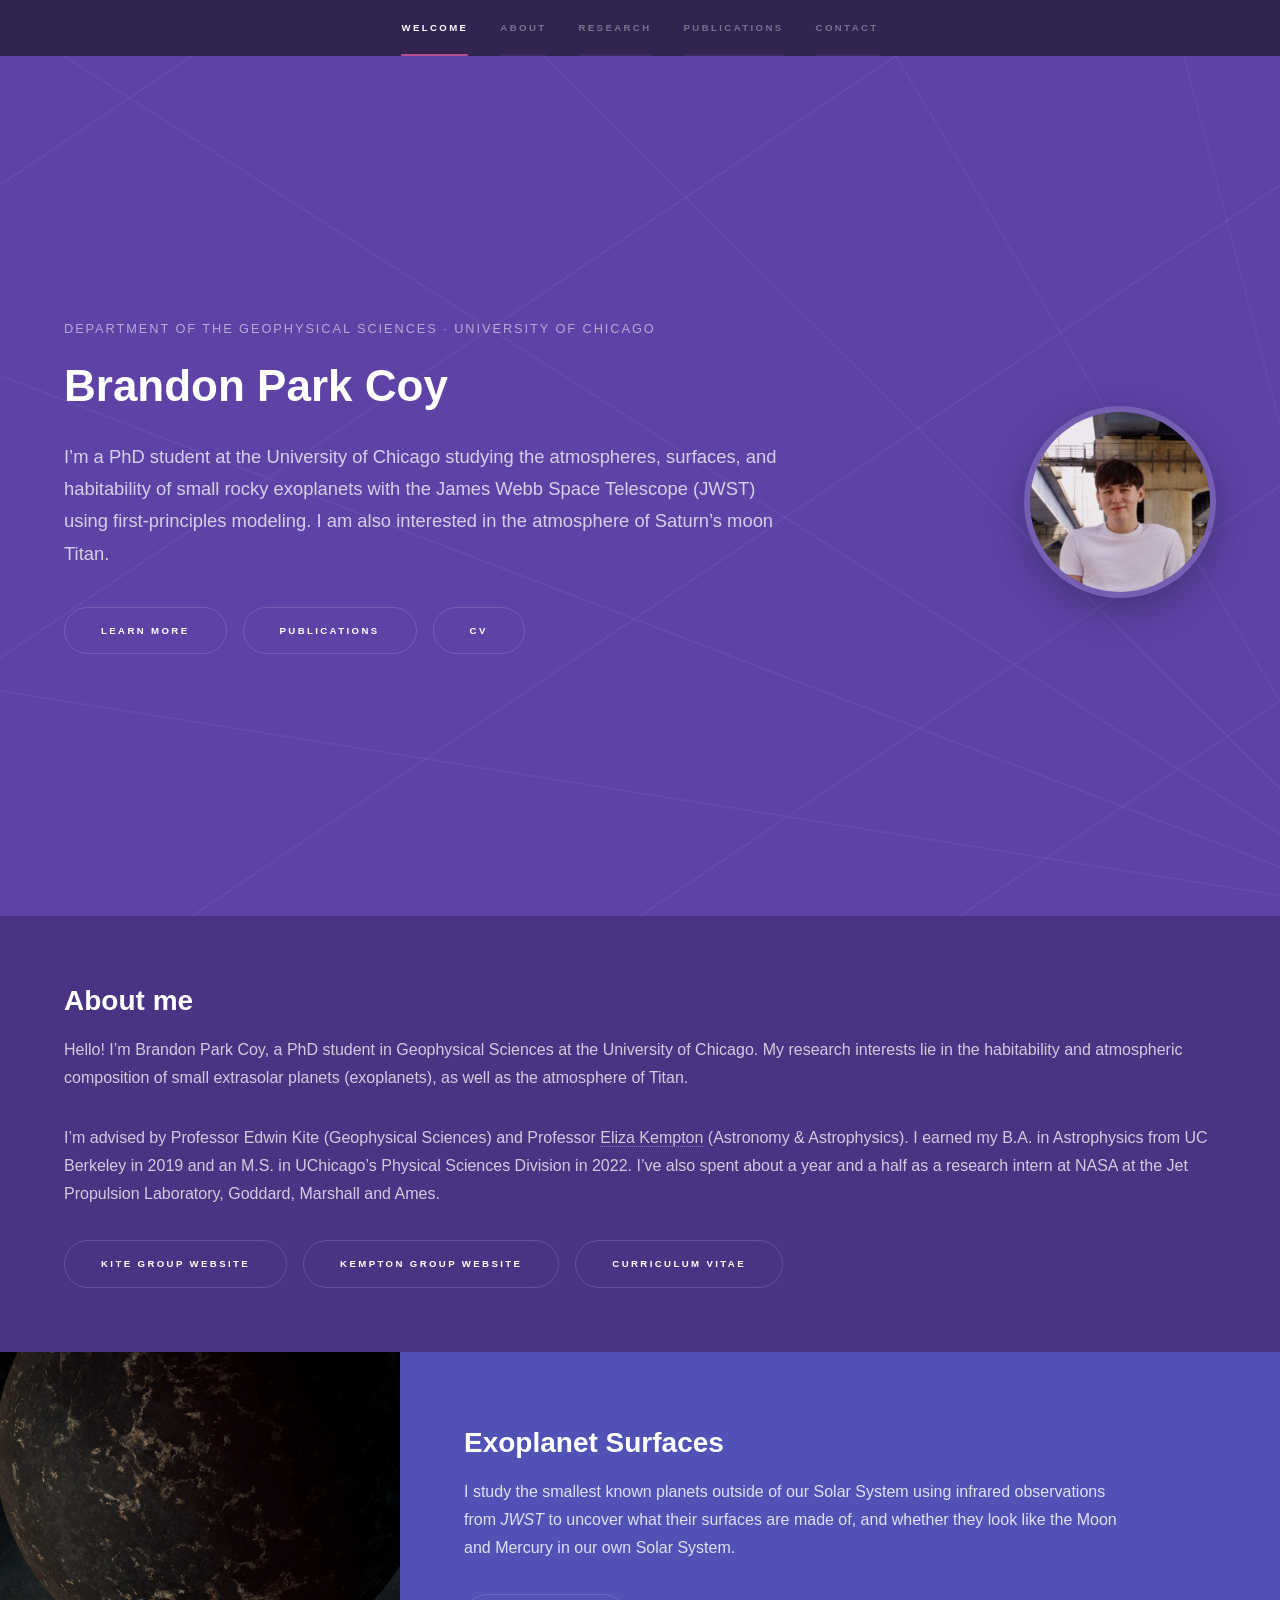
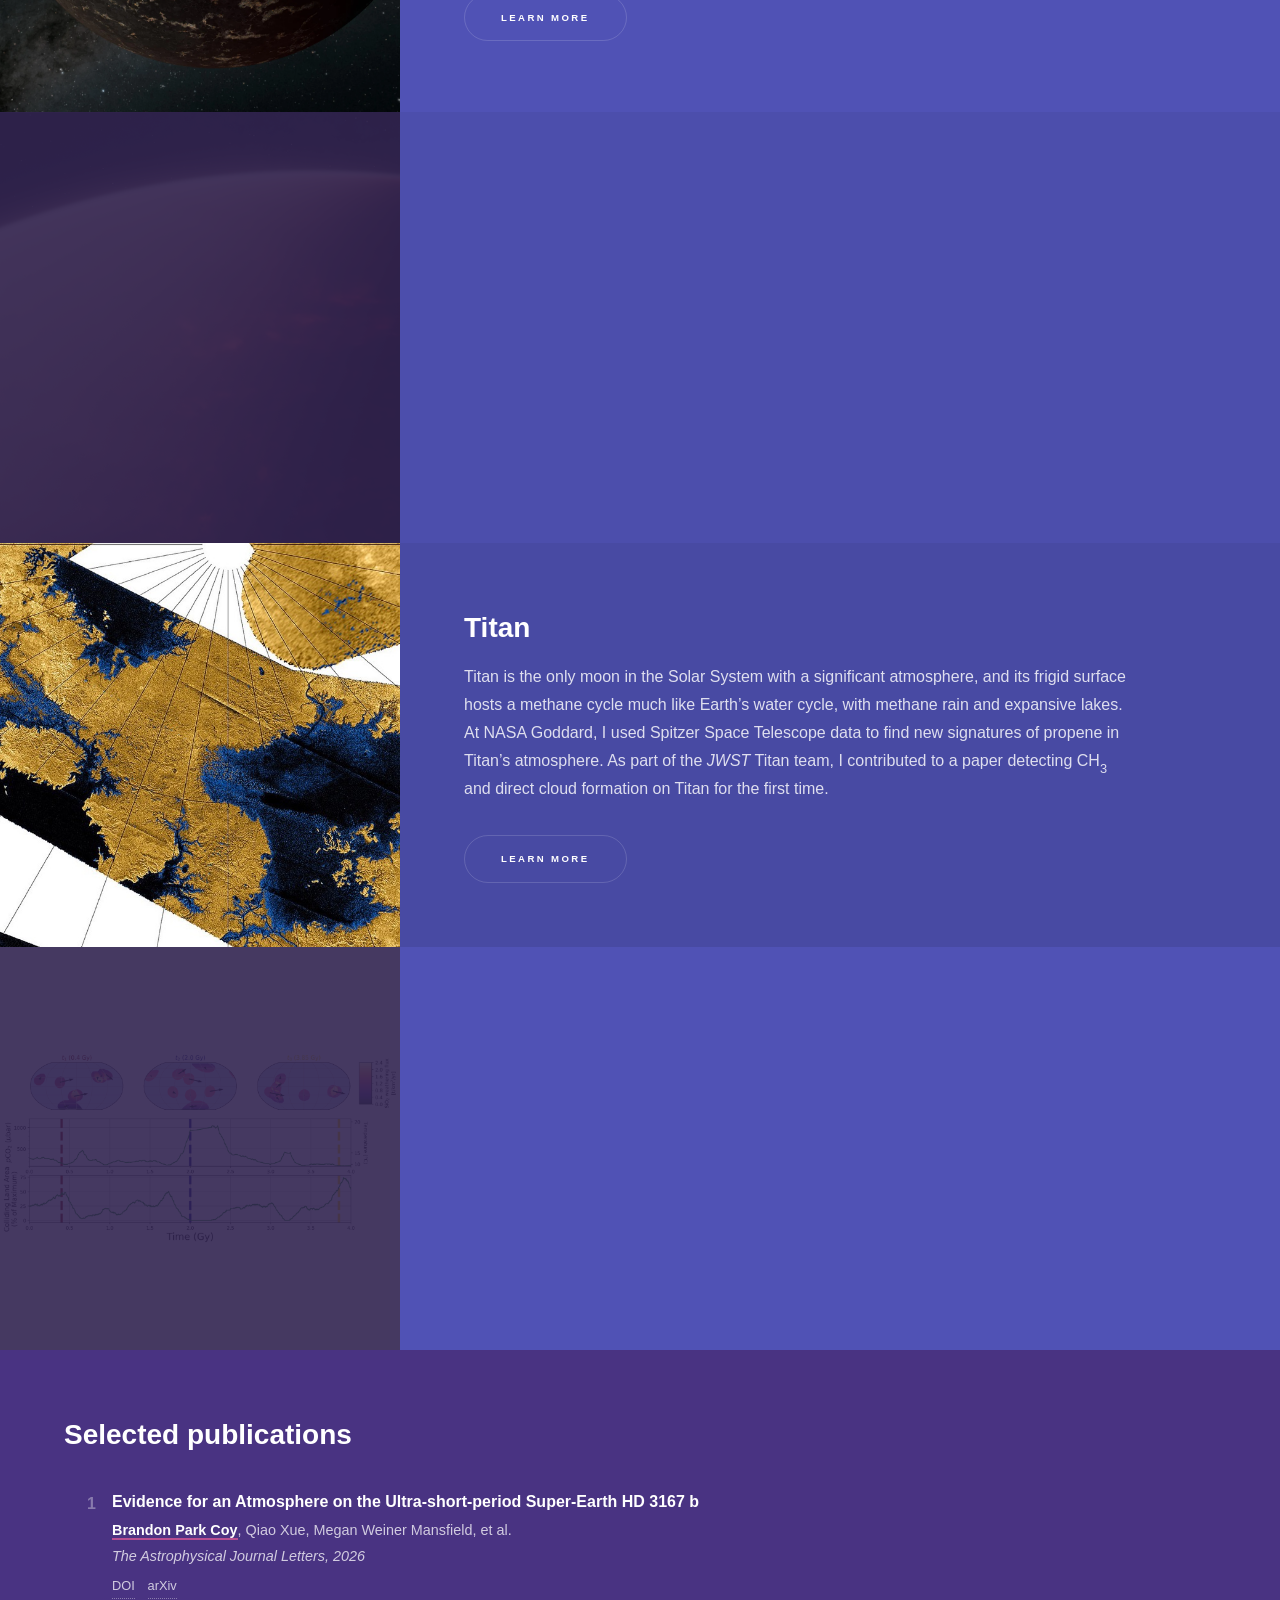
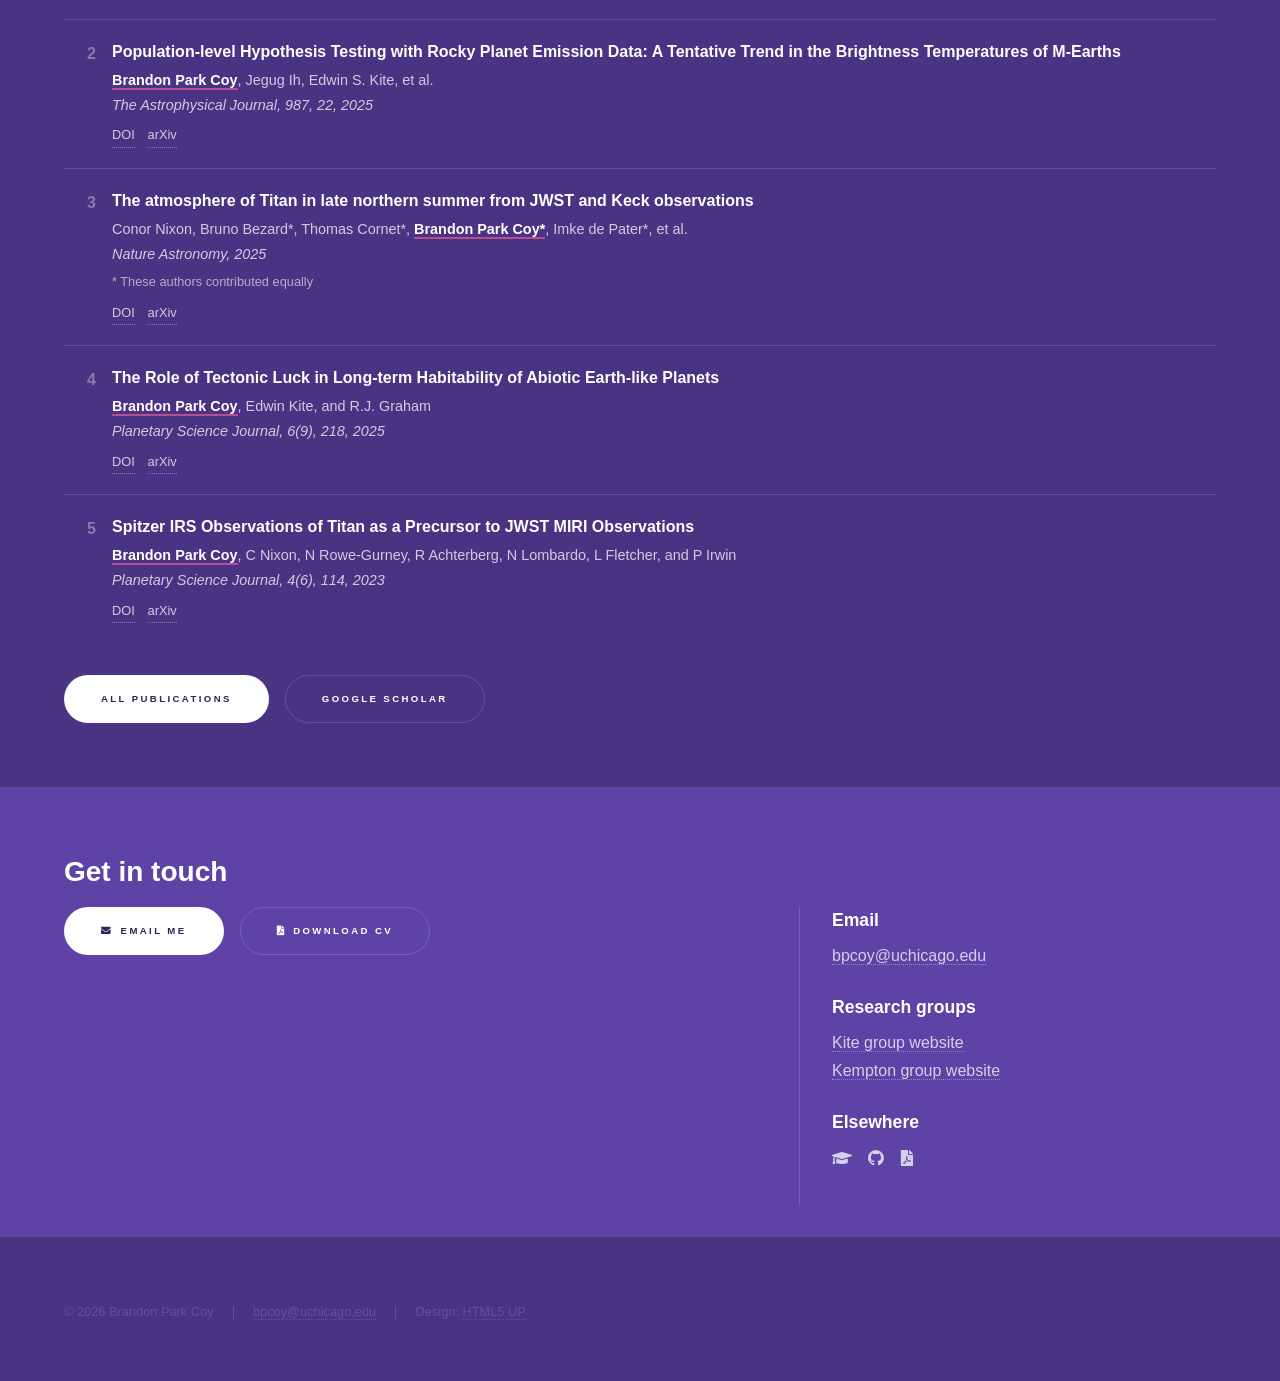
==== index.html @ 0d7a6cb8 "Replace Jekyll site with new Hyperspace design" ====
<!DOCTYPE HTML>
<!--
	Hyperspace by HTML5 UP
	html5up.net | @ajlkn
	Free for personal and commercial use under the CCA 3.0 license (html5up.net/license)
-->
<html lang="en">
	<head>
		<title>Brandon Park Coy | Planetary Scientist, University of Chicago</title>
		<meta charset="utf-8" />
		<meta name="viewport" content="width=device-width, initial-scale=1" />
		<meta name="description" content="Brandon Park Coy is a PhD student at the University of Chicago studying rocky exoplanet atmospheres and surfaces with JWST, habitability, and Titan." />
		<meta name="author" content="Brandon Park Coy" />
		<link rel="canonical" href="https://bpcoy.github.io/" />
		<meta property="og:type" content="website" />
		<meta property="og:site_name" content="Brandon Park Coy" />
		<meta property="og:title" content="Brandon Park Coy | Planetary Scientist, University of Chicago" />
		<meta property="og:description" content="Brandon Park Coy is a PhD student at the University of Chicago studying rocky exoplanet atmospheres and surfaces with JWST, habitability, and Titan." />
		<meta property="og:url" content="https://bpcoy.github.io/" />
		<meta property="og:image" content="https://bpcoy.github.io/images/profile.jpg" />
		<meta name="twitter:card" content="summary_large_image" />
		<link rel="icon" href="images/favicon.svg" type="image/svg+xml" />
		<link rel="stylesheet" href="assets/css/main.css" />
		<link rel="stylesheet" href="assets/css/custom.css" />
		<noscript><link rel="stylesheet" href="assets/css/noscript.css" /></noscript>
		<script type="application/ld+json">
		{
			"@context": "https://schema.org",
			"@type": "Person",
			"name": "Brandon Park Coy",
			"jobTitle": "PhD Student",
			"affiliation": {
				"@type": "CollegeOrUniversity",
				"name": "University of Chicago",
				"department": {
					"@type": "Organization",
					"name": "Department of the Geophysical Sciences"
				}
			},
			"alumniOf": {
				"@type": "CollegeOrUniversity",
				"name": "University of California, Berkeley"
			},
			"url": "https://bpcoy.github.io/",
			"image": "https://bpcoy.github.io/images/headshot.jpg",
			"email": "mailto:bpcoy@uchicago.edu",
			"sameAs": [
				"https://scholar.google.com/citations?user=i9PdovgAAAAJ&hl=en",
				"https://github.com/bpcoy"
			],
			"knowsAbout": [
				"Exoplanet atmospheres",
				"Planetary habitability",
				"Titan",
				"JWST"
			]
		}
		</script>
	</head>
	<body class="is-preload">
		<a href="#intro" class="skip-link">Skip to content</a>

		<!-- Sidebar -->
			<section id="sidebar">
				<div class="inner">
					<nav aria-label="Sections">
						<ul>
							<li><a href="#intro">Welcome</a></li>
							<li><a href="#about">About</a></li>
							<li><a href="#research">Research</a></li>
							<li><a href="#publications">Publications</a></li>
							<li><a href="#contact">Contact</a></li>
						</ul>
					</nav>
				</div>
			</section>

		<!-- Wrapper -->
			<div id="wrapper">

				<!-- Intro -->
					<section id="intro" class="wrapper style1 fullscreen fade-up">
						<div class="inner">
							<div class="intro-layout">
								<div class="intro-text">
									<p class="affiliation">Department of the Geophysical Sciences &middot; University of Chicago</p>
									<h1>Brandon Park Coy</h1>
									<p class="tagline">I’m a PhD student at the University of Chicago studying the atmospheres, surfaces, and habitability of small rocky exoplanets with the James Webb Space Telescope (JWST) using first-principles modeling.  I am also interested in the atmosphere of Saturn’s moon Titan.</p>
									<ul class="actions">
										<li><a href="#about" class="button scrolly">Learn more</a></li>
										<li><a href="publications.html" class="button">Publications</a></li>
										<li><a href="assets/files/CV.pdf" class="button">CV</a></li>
									</ul>
								</div>
								<figure class="headshot">
									<img src="images/headshot.jpg" alt="Portrait of Brandon Park Coy" width="450" height="450" />
								</figure>
							</div>
						</div>
					</section>

				<!-- About -->
					<section id="about" class="wrapper style1-alt fade-up">
						<div class="inner">
							<h2>About me</h2>
							<p>Hello! I’m Brandon Park Coy, a PhD student in Geophysical Sciences at the University of Chicago. My research interests lie in the habitability and atmospheric composition of small extrasolar planets (exoplanets), as well as the atmosphere of Titan.</p>
							<p>I’m advised by Professor Edwin Kite (Geophysical Sciences) and Professor <a href="https://astrophysics.uchicago.edu/people/profile/eliza-kempton/" target="_blank" rel="noopener">Eliza Kempton</a> (Astronomy &amp; Astrophysics). I earned my B.A. in Astrophysics from UC Berkeley in 2019 and an M.S. in UChicago’s Physical Sciences Division in 2022. I’ve also spent about a year and a half as a research intern at NASA at the Jet Propulsion Laboratory, Goddard, Marshall and Ames.</p>
							<ul class="actions">
								<li><a href="https://sseh.uchicago.edu/" class="button" target="_blank" rel="noopener">Kite group website</a></li>
								<li><a href="https://astro.uchicago.edu/~ekempton/" class="button" target="_blank" rel="noopener">Kempton group website</a></li>
								<li><a href="assets/files/CV.pdf" class="button">Curriculum Vitae</a></li>
							</ul>
						</div>
					</section>

				<!-- Research -->
					<section id="research" class="wrapper style2 spotlights">
						<section>
							<a href="exoplanet-surfaces.html" class="image"><img src="images/spotlights/lhs3844b.webp" alt="Artist’s impression of the rocky exoplanet LHS 3844 b: a dark, airless surface scattered with patches of lighter rock, against a starry sky" data-position="64% center" /></a>
							<div class="content">
								<div class="inner">
									<h2>Exoplanet Surfaces</h2>
									<p>I study the smallest known planets outside of our Solar System using infrared observations from <em>JWST</em> to uncover what their surfaces are made of, and whether they look like the Moon and Mercury in our own Solar System.</p>
									<ul class="actions">
										<li><a href="exoplanet-surfaces.html" class="button">Learn more</a></li>
									</ul>
								</div>
							</div>
						</section>
						<section>
							<a href="lava-worlds.html" class="image"><img src="images/spotlights/toi561b.webp" alt="Artist’s concept of the ultra-hot rocky planet TOI-561 b, with glowing magma visible beneath a hazy atmosphere" data-position="center center" /></a>
							<div class="content">
								<div class="inner">
									<h2>Lava World and sub-Neptune Atmospheres</h2>
									<p>Many small planets are hot enough to host magma oceans, leading to exotic atmospheric chemistry. I am the Principal Investigator for <em>JWST</em> GO Program 6284, looking for signs of chemical interaction between the hot, young sub-Neptune HD 207496 b’s hydrogen-rich atmosphere and its magma interior. I also study the thermal emission and reflected light from ultra-hot rocky lava worlds. As part of JWST GO 4818, <a href="https://news.uchicago.edu/story/study-led-uchicago-scientists-finds-atmosphere-coldest-lava-world-date" target="_blank" rel="noopener">we found an atmosphere on the coldest one of these objects to date</a>, HD 3167 b.</p>
									<ul class="actions">
										<li><a href="lava-worlds.html" class="button">Learn more</a></li>
									</ul>
								</div>
							</div>
						</section>
						<section>
							<a href="titan.html" class="image"><img src="images/spotlights/titan.jpg" alt="Cassini radar image of dark methane and ethane lakes on Titan’s surface" data-position="center center" /></a>
							<div class="content">
								<div class="inner">
									<h2>Titan</h2>
									<p>Titan is the only moon in the Solar System with a significant atmosphere, and its frigid surface hosts a methane cycle much like Earth’s water cycle, with methane rain and expansive lakes. At NASA Goddard, I used Spitzer Space Telescope data to find new signatures of propene in Titan’s atmosphere. As part of the <em>JWST</em> Titan team, I contributed to a paper detecting CH<sub>3</sub> and direct cloud formation on Titan for the first time.</p>
									<ul class="actions">
										<li><a href="titan.html" class="button">Learn more</a></li>
									</ul>
								</div>
							</div>
						</section>
						<section>
							<a href="habitability.html" class="image contain"><img src="images/spotlights/habitability.jpg" alt="DISKWORLD model output: maps of drifting continents colored by weathering flux, above plots of atmospheric CO2, temperature and colliding land area over four billion years" data-position="center center" /></a>
							<div class="content">
								<div class="inner">
									<h2>Planetary Habitability</h2>
									<p>What keeps a planet habitable over billions of years? On Earth, the carbonate&ndash;silicate weathering feedback regulates CO<sub>2</sub> and climate, but it needs a steady resupply of fresh surface rock. Using <em>DISKWORLD</em>, a model I developed, I found that random tectonic collisions alone are likely not enough &mdash; processes like wind-driven dust transport, glacial erosion and seafloor weathering are probably needed too.</p>
									<ul class="actions">
										<li><a href="habitability.html" class="button">Learn more</a></li>
									</ul>
								</div>
							</div>
						</section>
					</section>

				<!-- Publications -->
					<section id="publications" class="wrapper style1-alt fade-up">
						<div class="inner">
							<h2>Selected publications</h2>
							<ol class="pub-list">
								<li>
									<span class="pub-title">Evidence for an Atmosphere on the Ultra-short-period Super-Earth HD 3167 b</span>
									<span class="pub-authors"><span class="me">Brandon Park Coy</span>, Qiao Xue, Megan Weiner Mansfield, et al.</span>
									<span class="pub-venue">The Astrophysical Journal Letters, 2026</span>
									<span class="pub-links"><a href="https://doi.org/10.3847/2041-8213/ae7f23" target="_blank" rel="noopener">DOI</a> <a href="https://arxiv.org/abs/2604.11911" target="_blank" rel="noopener">arXiv</a></span>
								</li>
								<li>
									<span class="pub-title">Population-level Hypothesis Testing with Rocky Planet Emission Data: A Tentative Trend in the Brightness Temperatures of M-Earths</span>
									<span class="pub-authors"><span class="me">Brandon Park Coy</span>, Jegug Ih, Edwin S. Kite, et al.</span>
									<span class="pub-venue">The Astrophysical Journal, 987, 22, 2025</span>
									<span class="pub-links"><a href="https://doi.org/10.3847/1538-4357/add3f7" target="_blank" rel="noopener">DOI</a> <a href="https://arxiv.org/abs/2412.06573" target="_blank" rel="noopener">arXiv</a></span>
								</li>
								<li>
									<span class="pub-title">The atmosphere of Titan in late northern summer from JWST and Keck observations</span>
									<span class="pub-authors">Conor Nixon, Bruno Bezard*, Thomas Cornet*, <span class="me">Brandon Park Coy*</span>, Imke de Pater*, et al.</span>
									<span class="pub-venue">Nature Astronomy, 2025</span>
									<span class="pub-note">* These authors contributed equally</span>
									<span class="pub-links"><a href="https://doi.org/10.1038/s41550-025-02537-3" target="_blank" rel="noopener">DOI</a> <a href="https://arxiv.org/abs/2505.10655" target="_blank" rel="noopener">arXiv</a></span>
								</li>
								<li>
									<span class="pub-title">The Role of Tectonic Luck in Long-term Habitability of Abiotic Earth-like Planets</span>
									<span class="pub-authors"><span class="me">Brandon Park Coy</span>, Edwin Kite, and R.J. Graham</span>
									<span class="pub-venue">Planetary Science Journal, 6(9), 218, 2025</span>
									<span class="pub-links"><a href="https://doi.org/10.3847/PSJ/adf643" target="_blank" rel="noopener">DOI</a> <a href="https://arxiv.org/abs/2507.23124" target="_blank" rel="noopener">arXiv</a></span>
								</li>
								<li>
									<span class="pub-title">Spitzer IRS Observations of Titan as a Precursor to JWST MIRI Observations</span>
									<span class="pub-authors"><span class="me">Brandon Park Coy</span>, C Nixon, N Rowe-Gurney, R Achterberg, N Lombardo, L Fletcher, and P Irwin</span>
									<span class="pub-venue">Planetary Science Journal, 4(6), 114, 2023</span>
									<span class="pub-links"><a href="https://doi.org/10.3847/PSJ/acd10f" target="_blank" rel="noopener">DOI</a> <a href="https://arxiv.org/abs/2305.13234" target="_blank" rel="noopener">arXiv</a></span>
								</li>
							</ol>
							<ul class="actions">
								<li><a href="publications.html" class="button primary">All publications</a></li>
								<li><a href="https://scholar.google.com/citations?user=i9PdovgAAAAJ&amp;hl=en" class="button" target="_blank" rel="noopener">Google Scholar</a></li>
							</ul>
						</div>
					</section>

				<!-- Contact -->
					<section id="contact" class="wrapper style1 fade-up">
						<div class="inner">
							<h2>Get in touch</h2>
							
							<div class="split style1">
								<section>
								
									<ul class="actions">
										<li><a href="mailto:bpcoy@uchicago.edu" class="button primary icon solid fa-envelope">Email me</a></li>
										<li><a href="assets/files/CV.pdf" class="button icon solid fa-file-pdf">Download CV</a></li>
									</ul>
								</section>
								<section>
									<ul class="contact">
										<li>
											<h3>Email</h3>
											<a href="mailto:bpcoy@uchicago.edu">bpcoy@uchicago.edu</a>
										</li>
		
										<li>
											<h3>Research groups</h3>
											<a href="https://sseh.uchicago.edu/" target="_blank" rel="noopener">Kite group website</a><br />
											<a href="https://astro.uchicago.edu/~ekempton/" target="_blank" rel="noopener">Kempton group website</a>
										</li>
										<li>
											<h3>Elsewhere</h3>
											<ul class="icons">
												<li><a href="https://scholar.google.com/citations?user=i9PdovgAAAAJ&amp;hl=en" class="icon solid fa-graduation-cap" target="_blank" rel="noopener"><span class="label">Google Scholar</span></a></li>
												<li><a href="https://github.com/bpcoy" class="icon brands fa-github" target="_blank" rel="noopener"><span class="label">GitHub</span></a></li>
												<li><a href="assets/files/CV.pdf" class="icon solid fa-file-pdf"><span class="label">CV (PDF)</span></a></li>
											</ul>
										</li>
									</ul>
								</section>
							</div>
						</div>
					</section>

			</div>

		<!-- Footer -->
			<footer id="footer" class="wrapper style1-alt">
				<div class="inner">
					<ul class="menu">
						<li>&copy; 2026 Brandon Park Coy</li><li><a href="mailto:bpcoy@uchicago.edu">bpcoy@uchicago.edu</a></li><li>Design: <a href="http://html5up.net">HTML5 UP</a></li>
					</ul>
				</div>
			</footer>

		<!-- Scripts -->
			<script src="assets/js/jquery.min.js"></script>
			<script src="assets/js/jquery.scrollex.min.js"></script>
			<script src="assets/js/jquery.scrolly.min.js"></script>
			<script src="assets/js/browser.min.js"></script>
			<script src="assets/js/breakpoints.min.js"></script>
			<script src="assets/js/util.js"></script>
			<script src="assets/js/main.js"></script>
	</body>
</html>
---- assets/css/main.css ----
@import url(fontawesome-all.min.css);

/*
	Hyperspace by HTML5 UP
	html5up.net | @ajlkn
	Free for personal and commercial use under the CCA 3.0 license (html5up.net/license)
*/

html, body, div, span, applet, object,
iframe, h1, h2, h3, h4, h5, h6, p, blockquote,
pre, a, abbr, acronym, address, big, cite,
code, del, dfn, em, img, ins, kbd, q, s, samp,
small, strike, strong, sub, sup, tt, var, b,
u, i, center, dl, dt, dd, ol, ul, li, fieldset,
form, label, legend, table, caption, tbody,
tfoot, thead, tr, th, td, article, aside,
canvas, details, embed, figure, figcaption,
footer, header, hgroup, menu, nav, output, ruby,
section, summary, time, mark, audio, video {
	margin: 0;
	padding: 0;
	border: 0;
	font-size: 100%;
	font: inherit;
	vertical-align: baseline;}

article, aside, details, figcaption, figure,
footer, header, hgroup, menu, nav, section {
	display: block;}

body {
	line-height: 1;
}

ol, ul {
	list-style: none;
}

blockquote, q {
	quotes: none;
}

	blockquote:before, blockquote:after, q:before, q:after {
		content: '';
		content: none;
	}

table {
	border-collapse: collapse;
	border-spacing: 0;
}

body {
	-webkit-text-size-adjust: none;
}

mark {
	background-color: transparent;
	color: inherit;
}

input::-moz-focus-inner {
	border: 0;
	padding: 0;
}

input, select, textarea {
	-moz-appearance: none;
	-webkit-appearance: none;
	-ms-appearance: none;
	appearance: none;
}

/* Basic */

	@-ms-viewport {
		width: device-width;
	}

	body {
		-ms-overflow-style: scrollbar;
	}

	@media screen and (max-width: 480px) {

		html, body {
			min-width: 320px;
		}

	}

	html {
		box-sizing: border-box;
	}

	*, *:before, *:after {
		box-sizing: inherit;
	}

	body {
		background: #312450;
	}

		body.is-preload *, body.is-preload *:before, body.is-preload *:after {
			-moz-animation: none !important;
			-webkit-animation: none !important;
			-ms-animation: none !important;
			animation: none !important;
			-moz-transition: none !important;
			-webkit-transition: none !important;
			-ms-transition: none !important;
			transition: none !important;
		}

/* Type */

	body, input, select, textarea {
		color: rgba(255, 255, 255, 0.55);
		font-family: Arial, Helvetica, sans-serif;
		font-size: 16.5pt;
		font-weight: normal;
		line-height: 1.75;
	}

		@media screen and (max-width: 1680px) {

			body, input, select, textarea {
				font-size: 13pt;
			}

		}

		@media screen and (max-width: 1280px) {

			body, input, select, textarea {
				font-size: 12pt;
			}

		}

		@media screen and (max-width: 360px) {

			body, input, select, textarea {
				font-size: 11pt;
			}

		}

	a {
		-moz-transition: color 0.2s ease, border-bottom-color 0.2s ease;
		-webkit-transition: color 0.2s ease, border-bottom-color 0.2s ease;
		-ms-transition: color 0.2s ease, border-bottom-color 0.2s ease;
		transition: color 0.2s ease, border-bottom-color 0.2s ease;
		border-bottom: dotted 1px rgba(255, 255, 255, 0.35);
		color: inherit;
		text-decoration: none;
	}

		a:hover {
			border-bottom-color: transparent;
			color: #ffffff;
		}

	strong, b {
		color: #ffffff;
		font-weight: bold;
	}

	em, i {
		font-style: italic;
	}

	p {
		margin: 0 0 2em 0;
	}

	h1, h2, h3, h4, h5, h6 {
		color: #ffffff;
		font-weight: bold;
		line-height: 1.5;
		margin: 0 0 0.5em 0;
	}

		h1 a, h2 a, h3 a, h4 a, h5 a, h6 a {
			color: inherit;
			text-decoration: none;
		}

	h1 {
		font-size: 2.75em;
	}

		h1.major {
			margin: 0 0 1.3em 0;
			position: relative;
			padding-bottom: 0.35em;
		}

			h1.major:after {
				background-image: -moz-linear-gradient(to right, #5e42a6, #b74e91);
				background-image: -webkit-linear-gradient(to right, #5e42a6, #b74e91);
				background-image: -ms-linear-gradient(to right, #5e42a6, #b74e91);
				background-image: linear-gradient(to right, #5e42a6, #b74e91);
				-moz-transition: max-width 0.2s ease;
				-webkit-transition: max-width 0.2s ease;
				-ms-transition: max-width 0.2s ease;
				transition: max-width 0.2s ease;
				border-radius: 0.2em;
				bottom: 0;
				content: '';
				height: 0.05em;
				position: absolute;
				right: 0;
				width: 100%;
			}

	h2 {
		font-size: 1.75em;
	}

	h3 {
		font-size: 1.1em;
	}

	h4 {
		font-size: 1em;
	}

	h5 {
		font-size: 0.8em;
	}

	h6 {
		font-size: 0.6em;
	}

	@media screen and (max-width: 736px) {

		h1 {
			font-size: 2em;
		}

		h2 {
			font-size: 1.25em;
		}

		h3 {
			font-size: 1em;
		}

		h4 {
			font-size: 0.8em;
		}

		h5 {
			font-size: 0.6em;
		}

		h6 {
			font-size: 0.6em;
		}

	}

	sub {
		font-size: 0.8em;
		position: relative;
		top: 0.5em;
	}

	sup {
		font-size: 0.8em;
		position: relative;
		top: -0.5em;
	}

	blockquote {
		border-left: solid 4px rgba(255, 255, 255, 0.15);
		font-style: italic;
		margin: 0 0 2em 0;
		padding: 0.5em 0 0.5em 2em;
	}

	code {
		background: rgba(255, 255, 255, 0.05);
		border-radius: 0.25em;
		border: solid 1px rgba(255, 255, 255, 0.15);
		font-family: "Courier New", monospace;
		font-size: 0.9em;
		margin: 0 0.25em;
		padding: 0.25em 0.65em;
	}

	pre {
		-webkit-overflow-scrolling: touch;
		font-family: "Courier New", monospace;
		font-size: 0.9em;
		margin: 0 0 2em 0;
	}

		pre code {
			display: block;
			line-height: 1.75em;
			padding: 1em 1.5em;
			overflow-x: auto;
		}

	hr {
		border: 0;
		border-bottom: solid 1px rgba(255, 255, 255, 0.15);
		margin: 2em 0;
	}

		hr.major {
			margin: 3em 0;
		}

	.align-left {
		text-align: left;
	}

	.align-center {
		text-align: center;
	}

	.align-right {
		text-align: right;
	}

/* Row */

	.row {
		display: flex;
		flex-wrap: wrap;
		box-sizing: border-box;
		align-items: stretch;
	}

		.row > * {
			box-sizing: border-box;
		}

		.row.gtr-uniform > * > :last-child {
			margin-bottom: 0;
		}

		.row.aln-left {
			justify-content: flex-start;
		}

		.row.aln-center {
			justify-content: center;
		}

		.row.aln-right {
			justify-content: flex-end;
		}

		.row.aln-top {
			align-items: flex-start;
		}

		.row.aln-middle {
			align-items: center;
		}

		.row.aln-bottom {
			align-items: flex-end;
		}

		.row > .imp {
			order: -1;
		}

		.row > .col-1 {
			width: 8.33333%;
		}

		.row > .off-1 {
			margin-left: 8.33333%;
		}

		.row > .col-2 {
			width: 16.66667%;
		}

		.row > .off-2 {
			margin-left: 16.66667%;
		}

		.row > .col-3 {
			width: 25%;
		}

		.row > .off-3 {
			margin-left: 25%;
		}

		.row > .col-4 {
			width: 33.33333%;
		}

		.row > .off-4 {
			margin-left: 33.33333%;
		}

		.row > .col-5 {
			width: 41.66667%;
		}

		.row > .off-5 {
			margin-left: 41.66667%;
		}

		.row > .col-6 {
			width: 50%;
		}

		.row > .off-6 {
			margin-left: 50%;
		}

		.row > .col-7 {
			width: 58.33333%;
		}

		.row > .off-7 {
			margin-left: 58.33333%;
		}

		.row > .col-8 {
			width: 66.66667%;
		}

		.row > .off-8 {
			margin-left: 66.66667%;
		}

		.row > .col-9 {
			width: 75%;
		}

		.row > .off-9 {
			margin-left: 75%;
		}

		.row > .col-10 {
			width: 83.33333%;
		}

		.row > .off-10 {
			margin-left: 83.33333%;
		}

		.row > .col-11 {
			width: 91.66667%;
		}

		.row > .off-11 {
			margin-left: 91.66667%;
		}

		.row > .col-12 {
			width: 100%;
		}

		.row > .off-12 {
			margin-left: 100%;
		}

		.row.gtr-0 {
			margin-top: 0;
			margin-left: 0em;
		}

			.row.gtr-0 > * {
				padding: 0 0 0 0em;
			}

			.row.gtr-0.gtr-uniform {
				margin-top: 0em;
			}

				.row.gtr-0.gtr-uniform > * {
					padding-top: 0em;
				}

		.row.gtr-25 {
			margin-top: 0;
			margin-left: -0.375em;
		}

			.row.gtr-25 > * {
				padding: 0 0 0 0.375em;
			}

			.row.gtr-25.gtr-uniform {
				margin-top: -0.375em;
			}

				.row.gtr-25.gtr-uniform > * {
					padding-top: 0.375em;
				}

		.row.gtr-50 {
			margin-top: 0;
			margin-left: -0.75em;
		}

			.row.gtr-50 > * {
				padding: 0 0 0 0.75em;
			}

			.row.gtr-50.gtr-uniform {
				margin-top: -0.75em;
			}

				.row.gtr-50.gtr-uniform > * {
					padding-top: 0.75em;
				}

		.row {
			margin-top: 0;
			margin-left: -1.5em;
		}

			.row > * {
				padding: 0 0 0 1.5em;
			}

			.row.gtr-uniform {
				margin-top: -1.5em;
			}

				.row.gtr-uniform > * {
					padding-top: 1.5em;
				}

		.row.gtr-150 {
			margin-top: 0;
			margin-left: -2.25em;
		}

			.row.gtr-150 > * {
				padding: 0 0 0 2.25em;
			}

			.row.gtr-150.gtr-uniform {
				margin-top: -2.25em;
			}

				.row.gtr-150.gtr-uniform > * {
					padding-top: 2.25em;
				}

		.row.gtr-200 {
			margin-top: 0;
			margin-left: -3em;
		}

			.row.gtr-200 > * {
				padding: 0 0 0 3em;
			}

			.row.gtr-200.gtr-uniform {
				margin-top: -3em;
			}

				.row.gtr-200.gtr-uniform > * {
					padding-top: 3em;
				}

		@media screen and (max-width: 1680px) {

			.row {
				display: flex;
				flex-wrap: wrap;
				box-sizing: border-box;
				align-items: stretch;
			}

				.row > * {
					box-sizing: border-box;
				}

				.row.gtr-uniform > * > :last-child {
					margin-bottom: 0;
				}

				.row.aln-left {
					justify-content: flex-start;
				}

				.row.aln-center {
					justify-content: center;
				}

				.row.aln-right {
					justify-content: flex-end;
				}

				.row.aln-top {
					align-items: flex-start;
				}

				.row.aln-middle {
					align-items: center;
				}

				.row.aln-bottom {
					align-items: flex-end;
				}

				.row > .imp-xlarge {
					order: -1;
				}

				.row > .col-1-xlarge {
					width: 8.33333%;
				}

				.row > .off-1-xlarge {
					margin-left: 8.33333%;
				}

				.row > .col-2-xlarge {
					width: 16.66667%;
				}

				.row > .off-2-xlarge {
					margin-left: 16.66667%;
				}

				.row > .col-3-xlarge {
					width: 25%;
				}

				.row > .off-3-xlarge {
					margin-left: 25%;
				}

				.row > .col-4-xlarge {
					width: 33.33333%;
				}

				.row > .off-4-xlarge {
					margin-left: 33.33333%;
				}

				.row > .col-5-xlarge {
					width: 41.66667%;
				}

				.row > .off-5-xlarge {
					margin-left: 41.66667%;
				}

				.row > .col-6-xlarge {
					width: 50%;
				}

				.row > .off-6-xlarge {
					margin-left: 50%;
				}

				.row > .col-7-xlarge {
					width: 58.33333%;
				}

				.row > .off-7-xlarge {
					margin-left: 58.33333%;
				}

				.row > .col-8-xlarge {
					width: 66.66667%;
				}

				.row > .off-8-xlarge {
					margin-left: 66.66667%;
				}

				.row > .col-9-xlarge {
					width: 75%;
				}

				.row > .off-9-xlarge {
					margin-left: 75%;
				}

				.row > .col-10-xlarge {
					width: 83.33333%;
				}

				.row > .off-10-xlarge {
					margin-left: 83.33333%;
				}

				.row > .col-11-xlarge {
					width: 91.66667%;
				}

				.row > .off-11-xlarge {
					margin-left: 91.66667%;
				}

				.row > .col-12-xlarge {
					width: 100%;
				}

				.row > .off-12-xlarge {
					margin-left: 100%;
				}

				.row.gtr-0 {
					margin-top: 0;
					margin-left: 0em;
				}

					.row.gtr-0 > * {
						padding: 0 0 0 0em;
					}

					.row.gtr-0.gtr-uniform {
						margin-top: 0em;
					}

						.row.gtr-0.gtr-uniform > * {
							padding-top: 0em;
						}

				.row.gtr-25 {
					margin-top: 0;
					margin-left: -0.375em;
				}

					.row.gtr-25 > * {
						padding: 0 0 0 0.375em;
					}

					.row.gtr-25.gtr-uniform {
						margin-top: -0.375em;
					}

						.row.gtr-25.gtr-uniform > * {
							padding-top: 0.375em;
						}

				.row.gtr-50 {
					margin-top: 0;
					margin-left: -0.75em;
				}

					.row.gtr-50 > * {
						padding: 0 0 0 0.75em;
					}

					.row.gtr-50.gtr-uniform {
						margin-top: -0.75em;
					}

						.row.gtr-50.gtr-uniform > * {
							padding-top: 0.75em;
						}

				.row {
					margin-top: 0;
					margin-left: -1.5em;
				}

					.row > * {
						padding: 0 0 0 1.5em;
					}

					.row.gtr-uniform {
						margin-top: -1.5em;
					}

						.row.gtr-uniform > * {
							padding-top: 1.5em;
						}

				.row.gtr-150 {
					margin-top: 0;
					margin-left: -2.25em;
				}

					.row.gtr-150 > * {
						padding: 0 0 0 2.25em;
					}

					.row.gtr-150.gtr-uniform {
						margin-top: -2.25em;
					}

						.row.gtr-150.gtr-uniform > * {
							padding-top: 2.25em;
						}

				.row.gtr-200 {
					margin-top: 0;
					margin-left: -3em;
				}

					.row.gtr-200 > * {
						padding: 0 0 0 3em;
					}

					.row.gtr-200.gtr-uniform {
						margin-top: -3em;
					}

						.row.gtr-200.gtr-uniform > * {
							padding-top: 3em;
						}

		}

		@media screen and (max-width: 1280px) {

			.row {
				display: flex;
				flex-wrap: wrap;
				box-sizing: border-box;
				align-items: stretch;
			}

				.row > * {
					box-sizing: border-box;
				}

				.row.gtr-uniform > * > :last-child {
					margin-bottom: 0;
				}

				.row.aln-left {
					justify-content: flex-start;
				}

				.row.aln-center {
					justify-content: center;
				}

				.row.aln-right {
					justify-content: flex-end;
				}

				.row.aln-top {
					align-items: flex-start;
				}

				.row.aln-middle {
					align-items: center;
				}

				.row.aln-bottom {
					align-items: flex-end;
				}

				.row > .imp-large {
					order: -1;
				}

				.row > .col-1-large {
					width: 8.33333%;
				}

				.row > .off-1-large {
					margin-left: 8.33333%;
				}

				.row > .col-2-large {
					width: 16.66667%;
				}

				.row > .off-2-large {
					margin-left: 16.66667%;
				}

				.row > .col-3-large {
					width: 25%;
				}

				.row > .off-3-large {
					margin-left: 25%;
				}

				.row > .col-4-large {
					width: 33.33333%;
				}

				.row > .off-4-large {
					margin-left: 33.33333%;
				}

				.row > .col-5-large {
					width: 41.66667%;
				}

				.row > .off-5-large {
					margin-left: 41.66667%;
				}

				.row > .col-6-large {
					width: 50%;
				}

				.row > .off-6-large {
					margin-left: 50%;
				}

				.row > .col-7-large {
					width: 58.33333%;
				}

				.row > .off-7-large {
					margin-left: 58.33333%;
				}

				.row > .col-8-large {
					width: 66.66667%;
				}

				.row > .off-8-large {
					margin-left: 66.66667%;
				}

				.row > .col-9-large {
					width: 75%;
				}

				.row > .off-9-large {
					margin-left: 75%;
				}

				.row > .col-10-large {
					width: 83.33333%;
				}

				.row > .off-10-large {
					margin-left: 83.33333%;
				}

				.row > .col-11-large {
					width: 91.66667%;
				}

				.row > .off-11-large {
					margin-left: 91.66667%;
				}

				.row > .col-12-large {
					width: 100%;
				}

				.row > .off-12-large {
					margin-left: 100%;
				}

				.row.gtr-0 {
					margin-top: 0;
					margin-left: 0em;
				}

					.row.gtr-0 > * {
						padding: 0 0 0 0em;
					}

					.row.gtr-0.gtr-uniform {
						margin-top: 0em;
					}

						.row.gtr-0.gtr-uniform > * {
							padding-top: 0em;
						}

				.row.gtr-25 {
					margin-top: 0;
					margin-left: -0.375em;
				}

					.row.gtr-25 > * {
						padding: 0 0 0 0.375em;
					}

					.row.gtr-25.gtr-uniform {
						margin-top: -0.375em;
					}

						.row.gtr-25.gtr-uniform > * {
							padding-top: 0.375em;
						}

				.row.gtr-50 {
					margin-top: 0;
					margin-left: -0.75em;
				}

					.row.gtr-50 > * {
						padding: 0 0 0 0.75em;
					}

					.row.gtr-50.gtr-uniform {
						margin-top: -0.75em;
					}

						.row.gtr-50.gtr-uniform > * {
							padding-top: 0.75em;
						}

				.row {
					margin-top: 0;
					margin-left: -1.5em;
				}

					.row > * {
						padding: 0 0 0 1.5em;
					}

					.row.gtr-uniform {
						margin-top: -1.5em;
					}

						.row.gtr-uniform > * {
							padding-top: 1.5em;
						}

				.row.gtr-150 {
					margin-top: 0;
					margin-left: -2.25em;
				}

					.row.gtr-150 > * {
						padding: 0 0 0 2.25em;
					}

					.row.gtr-150.gtr-uniform {
						margin-top: -2.25em;
					}

						.row.gtr-150.gtr-uniform > * {
							padding-top: 2.25em;
						}

				.row.gtr-200 {
					margin-top: 0;
					margin-left: -3em;
				}

					.row.gtr-200 > * {
						padding: 0 0 0 3em;
					}

					.row.gtr-200.gtr-uniform {
						margin-top: -3em;
					}

						.row.gtr-200.gtr-uniform > * {
							padding-top: 3em;
						}

		}

		@media screen and (max-width: 980px) {

			.row {
				display: flex;
				flex-wrap: wrap;
				box-sizing: border-box;
				align-items: stretch;
			}

				.row > * {
					box-sizing: border-box;
				}

				.row.gtr-uniform > * > :last-child {
					margin-bottom: 0;
				}

				.row.aln-left {
					justify-content: flex-start;
				}

				.row.aln-center {
					justify-content: center;
				}

				.row.aln-right {
					justify-content: flex-end;
				}

				.row.aln-top {
					align-items: flex-start;
				}

				.row.aln-middle {
					align-items: center;
				}

				.row.aln-bottom {
					align-items: flex-end;
				}

				.row > .imp-medium {
					order: -1;
				}

				.row > .col-1-medium {
					width: 8.33333%;
				}

				.row > .off-1-medium {
					margin-left: 8.33333%;
				}

				.row > .col-2-medium {
					width: 16.66667%;
				}

				.row > .off-2-medium {
					margin-left: 16.66667%;
				}

				.row > .col-3-medium {
					width: 25%;
				}

				.row > .off-3-medium {
					margin-left: 25%;
				}

				.row > .col-4-medium {
					width: 33.33333%;
				}

				.row > .off-4-medium {
					margin-left: 33.33333%;
				}

				.row > .col-5-medium {
					width: 41.66667%;
				}

				.row > .off-5-medium {
					margin-left: 41.66667%;
				}

				.row > .col-6-medium {
					width: 50%;
				}

				.row > .off-6-medium {
					margin-left: 50%;
				}

				.row > .col-7-medium {
					width: 58.33333%;
				}

				.row > .off-7-medium {
					margin-left: 58.33333%;
				}

				.row > .col-8-medium {
					width: 66.66667%;
				}

				.row > .off-8-medium {
					margin-left: 66.66667%;
				}

				.row > .col-9-medium {
					width: 75%;
				}

				.row > .off-9-medium {
					margin-left: 75%;
				}

				.row > .col-10-medium {
					width: 83.33333%;
				}

				.row > .off-10-medium {
					margin-left: 83.33333%;
				}

				.row > .col-11-medium {
					width: 91.66667%;
				}

				.row > .off-11-medium {
					margin-left: 91.66667%;
				}

				.row > .col-12-medium {
					width: 100%;
				}

				.row > .off-12-medium {
					margin-left: 100%;
				}

				.row.gtr-0 {
					margin-top: 0;
					margin-left: 0em;
				}

					.row.gtr-0 > * {
						padding: 0 0 0 0em;
					}

					.row.gtr-0.gtr-uniform {
						margin-top: 0em;
					}

						.row.gtr-0.gtr-uniform > * {
							padding-top: 0em;
						}

				.row.gtr-25 {
					margin-top: 0;
					margin-left: -0.375em;
				}

					.row.gtr-25 > * {
						padding: 0 0 0 0.375em;
					}

					.row.gtr-25.gtr-uniform {
						margin-top: -0.375em;
					}

						.row.gtr-25.gtr-uniform > * {
							padding-top: 0.375em;
						}

				.row.gtr-50 {
					margin-top: 0;
					margin-left: -0.75em;
				}

					.row.gtr-50 > * {
						padding: 0 0 0 0.75em;
					}

					.row.gtr-50.gtr-uniform {
						margin-top: -0.75em;
					}

						.row.gtr-50.gtr-uniform > * {
							padding-top: 0.75em;
						}

				.row {
					margin-top: 0;
					margin-left: -1.5em;
				}

					.row > * {
						padding: 0 0 0 1.5em;
					}

					.row.gtr-uniform {
						margin-top: -1.5em;
					}

						.row.gtr-uniform > * {
							padding-top: 1.5em;
						}

				.row.gtr-150 {
					margin-top: 0;
					margin-left: -2.25em;
				}

					.row.gtr-150 > * {
						padding: 0 0 0 2.25em;
					}

					.row.gtr-150.gtr-uniform {
						margin-top: -2.25em;
					}

						.row.gtr-150.gtr-uniform > * {
							padding-top: 2.25em;
						}

				.row.gtr-200 {
					margin-top: 0;
					margin-left: -3em;
				}

					.row.gtr-200 > * {
						padding: 0 0 0 3em;
					}

					.row.gtr-200.gtr-uniform {
						margin-top: -3em;
					}

						.row.gtr-200.gtr-uniform > * {
							padding-top: 3em;
						}

		}

		@media screen and (max-width: 736px) {

			.row {
				display: flex;
				flex-wrap: wrap;
				box-sizing: border-box;
				align-items: stretch;
			}

				.row > * {
					box-sizing: border-box;
				}

				.row.gtr-uniform > * > :last-child {
					margin-bottom: 0;
				}

				.row.aln-left {
					justify-content: flex-start;
				}

				.row.aln-center {
					justify-content: center;
				}

				.row.aln-right {
					justify-content: flex-end;
				}

				.row.aln-top {
					align-items: flex-start;
				}

				.row.aln-middle {
					align-items: center;
				}

				.row.aln-bottom {
					align-items: flex-end;
				}

				.row > .imp-small {
					order: -1;
				}

				.row > .col-1-small {
					width: 8.33333%;
				}

				.row > .off-1-small {
					margin-left: 8.33333%;
				}

				.row > .col-2-small {
					width: 16.66667%;
				}

				.row > .off-2-small {
					margin-left: 16.66667%;
				}

				.row > .col-3-small {
					width: 25%;
				}

				.row > .off-3-small {
					margin-left: 25%;
				}

				.row > .col-4-small {
					width: 33.33333%;
				}

				.row > .off-4-small {
					margin-left: 33.33333%;
				}

				.row > .col-5-small {
					width: 41.66667%;
				}

				.row > .off-5-small {
					margin-left: 41.66667%;
				}

				.row > .col-6-small {
					width: 50%;
				}

				.row > .off-6-small {
					margin-left: 50%;
				}

				.row > .col-7-small {
					width: 58.33333%;
				}

				.row > .off-7-small {
					margin-left: 58.33333%;
				}

				.row > .col-8-small {
					width: 66.66667%;
				}

				.row > .off-8-small {
					margin-left: 66.66667%;
				}

				.row > .col-9-small {
					width: 75%;
				}

				.row > .off-9-small {
					margin-left: 75%;
				}

				.row > .col-10-small {
					width: 83.33333%;
				}

				.row > .off-10-small {
					margin-left: 83.33333%;
				}

				.row > .col-11-small {
					width: 91.66667%;
				}

				.row > .off-11-small {
					margin-left: 91.66667%;
				}

				.row > .col-12-small {
					width: 100%;
				}

				.row > .off-12-small {
					margin-left: 100%;
				}

				.row.gtr-0 {
					margin-top: 0;
					margin-left: 0em;
				}

					.row.gtr-0 > * {
						padding: 0 0 0 0em;
					}

					.row.gtr-0.gtr-uniform {
						margin-top: 0em;
					}

						.row.gtr-0.gtr-uniform > * {
							padding-top: 0em;
						}

				.row.gtr-25 {
					margin-top: 0;
					margin-left: -0.375em;
				}

					.row.gtr-25 > * {
						padding: 0 0 0 0.375em;
					}

					.row.gtr-25.gtr-uniform {
						margin-top: -0.375em;
					}

						.row.gtr-25.gtr-uniform > * {
							padding-top: 0.375em;
						}

				.row.gtr-50 {
					margin-top: 0;
					margin-left: -0.75em;
				}

					.row.gtr-50 > * {
						padding: 0 0 0 0.75em;
					}

					.row.gtr-50.gtr-uniform {
						margin-top: -0.75em;
					}

						.row.gtr-50.gtr-uniform > * {
							padding-top: 0.75em;
						}

				.row {
					margin-top: 0;
					margin-left: -1.5em;
				}

					.row > * {
						padding: 0 0 0 1.5em;
					}

					.row.gtr-uniform {
						margin-top: -1.5em;
					}

						.row.gtr-uniform > * {
							padding-top: 1.5em;
						}

				.row.gtr-150 {
					margin-top: 0;
					margin-left: -2.25em;
				}

					.row.gtr-150 > * {
						padding: 0 0 0 2.25em;
					}

					.row.gtr-150.gtr-uniform {
						margin-top: -2.25em;
					}

						.row.gtr-150.gtr-uniform > * {
							padding-top: 2.25em;
						}

				.row.gtr-200 {
					margin-top: 0;
					margin-left: -3em;
				}

					.row.gtr-200 > * {
						padding: 0 0 0 3em;
					}

					.row.gtr-200.gtr-uniform {
						margin-top: -3em;
					}

						.row.gtr-200.gtr-uniform > * {
							padding-top: 3em;
						}

		}

		@media screen and (max-width: 480px) {

			.row {
				display: flex;
				flex-wrap: wrap;
				box-sizing: border-box;
				align-items: stretch;
			}

				.row > * {
					box-sizing: border-box;
				}

				.row.gtr-uniform > * > :last-child {
					margin-bottom: 0;
				}

				.row.aln-left {
					justify-content: flex-start;
				}

				.row.aln-center {
					justify-content: center;
				}

				.row.aln-right {
					justify-content: flex-end;
				}

				.row.aln-top {
					align-items: flex-start;
				}

				.row.aln-middle {
					align-items: center;
				}

				.row.aln-bottom {
					align-items: flex-end;
				}

				.row > .imp-xsmall {
					order: -1;
				}

				.row > .col-1-xsmall {
					width: 8.33333%;
				}

				.row > .off-1-xsmall {
					margin-left: 8.33333%;
				}

				.row > .col-2-xsmall {
					width: 16.66667%;
				}

				.row > .off-2-xsmall {
					margin-left: 16.66667%;
				}

				.row > .col-3-xsmall {
					width: 25%;
				}

				.row > .off-3-xsmall {
					margin-left: 25%;
				}

				.row > .col-4-xsmall {
					width: 33.33333%;
				}

				.row > .off-4-xsmall {
					margin-left: 33.33333%;
				}

				.row > .col-5-xsmall {
					width: 41.66667%;
				}

				.row > .off-5-xsmall {
					margin-left: 41.66667%;
				}

				.row > .col-6-xsmall {
					width: 50%;
				}

				.row > .off-6-xsmall {
					margin-left: 50%;
				}

				.row > .col-7-xsmall {
					width: 58.33333%;
				}

				.row > .off-7-xsmall {
					margin-left: 58.33333%;
				}

				.row > .col-8-xsmall {
					width: 66.66667%;
				}

				.row > .off-8-xsmall {
					margin-left: 66.66667%;
				}

				.row > .col-9-xsmall {
					width: 75%;
				}

				.row > .off-9-xsmall {
					margin-left: 75%;
				}

				.row > .col-10-xsmall {
					width: 83.33333%;
				}

				.row > .off-10-xsmall {
					margin-left: 83.33333%;
				}

				.row > .col-11-xsmall {
					width: 91.66667%;
				}

				.row > .off-11-xsmall {
					margin-left: 91.66667%;
				}

				.row > .col-12-xsmall {
					width: 100%;
				}

				.row > .off-12-xsmall {
					margin-left: 100%;
				}

				.row.gtr-0 {
					margin-top: 0;
					margin-left: 0em;
				}

					.row.gtr-0 > * {
						padding: 0 0 0 0em;
					}

					.row.gtr-0.gtr-uniform {
						margin-top: 0em;
					}

						.row.gtr-0.gtr-uniform > * {
							padding-top: 0em;
						}

				.row.gtr-25 {
					margin-top: 0;
					margin-left: -0.375em;
				}

					.row.gtr-25 > * {
						padding: 0 0 0 0.375em;
					}

					.row.gtr-25.gtr-uniform {
						margin-top: -0.375em;
					}

						.row.gtr-25.gtr-uniform > * {
							padding-top: 0.375em;
						}

				.row.gtr-50 {
					margin-top: 0;
					margin-left: -0.75em;
				}

					.row.gtr-50 > * {
						padding: 0 0 0 0.75em;
					}

					.row.gtr-50.gtr-uniform {
						margin-top: -0.75em;
					}

						.row.gtr-50.gtr-uniform > * {
							padding-top: 0.75em;
						}

				.row {
					margin-top: 0;
					margin-left: -1.5em;
				}

					.row > * {
						padding: 0 0 0 1.5em;
					}

					.row.gtr-uniform {
						margin-top: -1.5em;
					}

						.row.gtr-uniform > * {
							padding-top: 1.5em;
						}

				.row.gtr-150 {
					margin-top: 0;
					margin-left: -2.25em;
				}

					.row.gtr-150 > * {
						padding: 0 0 0 2.25em;
					}

					.row.gtr-150.gtr-uniform {
						margin-top: -2.25em;
					}

						.row.gtr-150.gtr-uniform > * {
							padding-top: 2.25em;
						}

				.row.gtr-200 {
					margin-top: 0;
					margin-left: -3em;
				}

					.row.gtr-200 > * {
						padding: 0 0 0 3em;
					}

					.row.gtr-200.gtr-uniform {
						margin-top: -3em;
					}

						.row.gtr-200.gtr-uniform > * {
							padding-top: 3em;
						}

		}

/* Box */

	.box {
		border-radius: 0.25em;
		border: solid 1px rgba(255, 255, 255, 0.15);
		margin-bottom: 2em;
		padding: 1.5em;
	}

		.box > :last-child,
		.box > :last-child > :last-child,
		.box > :last-child > :last-child > :last-child {
			margin-bottom: 0;
		}

		.box.alt {
			border: 0;
			border-radius: 0;
			padding: 0;
		}

/* Button */

	input[type="submit"],
	input[type="reset"],
	input[type="button"],
	button,
	.button {
		-moz-appearance: none;
		-webkit-appearance: none;
		-ms-appearance: none;
		appearance: none;
		-moz-transition: border-color 0.2s ease;
		-webkit-transition: border-color 0.2s ease;
		-ms-transition: border-color 0.2s ease;
		transition: border-color 0.2s ease;
		background-color: transparent;
		border: solid 1px !important;
		border-color: rgba(255, 255, 255, 0.15) !important;
		border-radius: 3em;
		color: #ffffff !important;
		cursor: pointer;
		display: inline-block;
		font-size: 0.6em;
		font-weight: bold;
		height: calc(4.75em + 2px);
		letter-spacing: 0.25em;
		line-height: 4.75em;
		outline: 0;
		padding: 0 3.75em;
		position: relative;
		text-align: center;
		text-decoration: none;
		text-transform: uppercase;
		white-space: nowrap;
	}

		input[type="submit"]:after,
		input[type="reset"]:after,
		input[type="button"]:after,
		button:after,
		.button:after {
			-moz-transform: scale(0.25);
			-webkit-transform: scale(0.25);
			-ms-transform: scale(0.25);
			transform: scale(0.25);
			pointer-events: none;
			-moz-transition: opacity 0.2s ease, -moz-transform 0.2s ease;
			-webkit-transition: opacity 0.2s ease, -webkit-transform 0.2s ease;
			-ms-transition: opacity 0.2s ease, -ms-transform 0.2s ease;
			transition: opacity 0.2s ease, transform 0.2s ease;
			background: #ffffff;
			border-radius: 3em;
			content: '';
			height: 100%;
			left: 0;
			opacity: 0;
			position: absolute;
			top: 0;
			width: 100%;
		}

		input[type="submit"].icon:before,
		input[type="reset"].icon:before,
		input[type="button"].icon:before,
		button.icon:before,
		.button.icon:before {
			margin-right: 0.75em;
		}

		input[type="submit"].fit,
		input[type="reset"].fit,
		input[type="button"].fit,
		button.fit,
		.button.fit {
			width: 100%;
		}

		input[type="submit"].small,
		input[type="reset"].small,
		input[type="button"].small,
		button.small,
		.button.small {
			font-size: 0.4em;
		}

		input[type="submit"].large,
		input[type="reset"].large,
		input[type="button"].large,
		button.large,
		.button.large {
			font-size: 0.8em;
		}

		input[type="submit"].primary,
		input[type="reset"].primary,
		input[type="button"].primary,
		button.primary,
		.button.primary {
			background-color: #ffffff;
			color: #312450 !important;
		}

			input[type="submit"].primary:after,
			input[type="reset"].primary:after,
			input[type="button"].primary:after,
			button.primary:after,
			.button.primary:after {
				display: none;
			}

		input[type="submit"].disabled, input[type="submit"]:disabled,
		input[type="reset"].disabled,
		input[type="reset"]:disabled,
		input[type="button"].disabled,
		input[type="button"]:disabled,
		button.disabled,
		button:disabled,
		.button.disabled,
		.button:disabled {
			cursor: default;
			opacity: 0.5;
			pointer-events: none;
		}

		input[type="submit"]:hover,
		input[type="reset"]:hover,
		input[type="button"]:hover,
		button:hover,
		.button:hover {
			border-color: rgba(255, 255, 255, 0.55) !important;
		}

			input[type="submit"]:hover:after,
			input[type="reset"]:hover:after,
			input[type="button"]:hover:after,
			button:hover:after,
			.button:hover:after {
				opacity: 0.05;
				-moz-transform: scale(1);
				-webkit-transform: scale(1);
				-ms-transform: scale(1);
				transform: scale(1);
			}

			input[type="submit"]:hover:active,
			input[type="reset"]:hover:active,
			input[type="button"]:hover:active,
			button:hover:active,
			.button:hover:active {
				border-color: #ffffff !important;
			}

				input[type="submit"]:hover:active:after,
				input[type="reset"]:hover:active:after,
				input[type="button"]:hover:active:after,
				button:hover:active:after,
				.button:hover:active:after {
					opacity: 0.1;
				}

/* Features */

	.features {
		display: -moz-flex;
		display: -webkit-flex;
		display: -ms-flex;
		display: flex;
		-moz-flex-wrap: wrap;
		-webkit-flex-wrap: wrap;
		-ms-flex-wrap: wrap;
		flex-wrap: wrap;
		border-radius: 0.25em;
		border: solid 1px rgba(255, 255, 255, 0.15);
		background: rgba(255, 255, 255, 0.05);
		margin: 0 0 2em 0;
	}

		.features section {
			padding: 3.5em 3em 1em 7em ;
			width: 50%;
			border-top: solid 1px rgba(255, 255, 255, 0.15);
			position: relative;
		}

			.features section:nth-child(-n + 2) {
				border-top-width: 0;
			}

			.features section:nth-child(2n) {
				border-left: solid 1px rgba(255, 255, 255, 0.15);
			}

			.features section .icon {
				-moz-transition: opacity 0.5s ease, -moz-transform 0.5s ease;
				-webkit-transition: opacity 0.5s ease, -webkit-transform 0.5s ease;
				-ms-transition: opacity 0.5s ease, -ms-transform 0.5s ease;
				transition: opacity 0.5s ease, transform 0.5s ease;
				-moz-transition-delay: 1s;
				-webkit-transition-delay: 1s;
				-ms-transition-delay: 1s;
				transition-delay: 1s;
				-moz-transform: scale(1);
				-webkit-transform: scale(1);
				-ms-transform: scale(1);
				transform: scale(1);
				position: absolute;
				left: 3em;
				top: 3em;
				opacity: 1;
			}

			.features section:nth-child(1) .icon {
				-moz-transition-delay: 0.15s;
				-webkit-transition-delay: 0.15s;
				-ms-transition-delay: 0.15s;
				transition-delay: 0.15s;
			}

			.features section:nth-child(2) .icon {
				-moz-transition-delay: 0.3s;
				-webkit-transition-delay: 0.3s;
				-ms-transition-delay: 0.3s;
				transition-delay: 0.3s;
			}

			.features section:nth-child(3) .icon {
				-moz-transition-delay: 0.45s;
				-webkit-transition-delay: 0.45s;
				-ms-transition-delay: 0.45s;
				transition-delay: 0.45s;
			}

			.features section:nth-child(4) .icon {
				-moz-transition-delay: 0.6s;
				-webkit-transition-delay: 0.6s;
				-ms-transition-delay: 0.6s;
				transition-delay: 0.6s;
			}

			.features section:nth-child(5) .icon {
				-moz-transition-delay: 0.75s;
				-webkit-transition-delay: 0.75s;
				-ms-transition-delay: 0.75s;
				transition-delay: 0.75s;
			}

			.features section:nth-child(6) .icon {
				-moz-transition-delay: 0.9s;
				-webkit-transition-delay: 0.9s;
				-ms-transition-delay: 0.9s;
				transition-delay: 0.9s;
			}

			.features section:nth-child(7) .icon {
				-moz-transition-delay: 1.05s;
				-webkit-transition-delay: 1.05s;
				-ms-transition-delay: 1.05s;
				transition-delay: 1.05s;
			}

			.features section:nth-child(8) .icon {
				-moz-transition-delay: 1.2s;
				-webkit-transition-delay: 1.2s;
				-ms-transition-delay: 1.2s;
				transition-delay: 1.2s;
			}

			.features section:nth-child(9) .icon {
				-moz-transition-delay: 1.35s;
				-webkit-transition-delay: 1.35s;
				-ms-transition-delay: 1.35s;
				transition-delay: 1.35s;
			}

			.features section:nth-child(10) .icon {
				-moz-transition-delay: 1.5s;
				-webkit-transition-delay: 1.5s;
				-ms-transition-delay: 1.5s;
				transition-delay: 1.5s;
			}

			.features section:nth-child(11) .icon {
				-moz-transition-delay: 1.65s;
				-webkit-transition-delay: 1.65s;
				-ms-transition-delay: 1.65s;
				transition-delay: 1.65s;
			}

			.features section:nth-child(12) .icon {
				-moz-transition-delay: 1.8s;
				-webkit-transition-delay: 1.8s;
				-ms-transition-delay: 1.8s;
				transition-delay: 1.8s;
			}

			.features section:nth-child(13) .icon {
				-moz-transition-delay: 1.95s;
				-webkit-transition-delay: 1.95s;
				-ms-transition-delay: 1.95s;
				transition-delay: 1.95s;
			}

			.features section:nth-child(14) .icon {
				-moz-transition-delay: 2.1s;
				-webkit-transition-delay: 2.1s;
				-ms-transition-delay: 2.1s;
				transition-delay: 2.1s;
			}

			.features section:nth-child(15) .icon {
				-moz-transition-delay: 2.25s;
				-webkit-transition-delay: 2.25s;
				-ms-transition-delay: 2.25s;
				transition-delay: 2.25s;
			}

			.features section:nth-child(16) .icon {
				-moz-transition-delay: 2.4s;
				-webkit-transition-delay: 2.4s;
				-ms-transition-delay: 2.4s;
				transition-delay: 2.4s;
			}

			.features section:nth-child(17) .icon {
				-moz-transition-delay: 2.55s;
				-webkit-transition-delay: 2.55s;
				-ms-transition-delay: 2.55s;
				transition-delay: 2.55s;
			}

			.features section:nth-child(18) .icon {
				-moz-transition-delay: 2.7s;
				-webkit-transition-delay: 2.7s;
				-ms-transition-delay: 2.7s;
				transition-delay: 2.7s;
			}

			.features section:nth-child(19) .icon {
				-moz-transition-delay: 2.85s;
				-webkit-transition-delay: 2.85s;
				-ms-transition-delay: 2.85s;
				transition-delay: 2.85s;
			}

			.features section:nth-child(20) .icon {
				-moz-transition-delay: 3s;
				-webkit-transition-delay: 3s;
				-ms-transition-delay: 3s;
				transition-delay: 3s;
			}

		.features.inactive section .icon {
			-moz-transform: scale(0.5);
			-webkit-transform: scale(0.5);
			-ms-transform: scale(0.5);
			transform: scale(0.5);
			opacity: 0;
		}

		@media screen and (max-width: 980px) {

			.features {
				display: block;
			}

				.features section {
					border-top-width: 1px !important;
					border-left-width: 0 !important;
					width: 100%;
				}

					.features section:first-child {
						border-top-width: 0 !important;
					}

		}

		@media screen and (max-width: 736px) {

			.features section {
				padding: 2.5em 1.5em 0.1em 5.5em ;
			}

				.features section .icon {
					left: 1.5em;
					top: 2em;
				}

		}

		@media screen and (max-width: 480px) {

			.features section {
				padding: 2em 1.5em 0.1em 1.5em ;
			}

				.features section .icon {
					left: 0;
					position: relative;
					top: 0;
				}

		}

/* Form */

	form {
		margin: 0 0 2em 0;
	}

		form > :last-child {
			margin-bottom: 0;
		}

		form > .fields {
			display: -moz-flex;
			display: -webkit-flex;
			display: -ms-flex;
			display: flex;
			-moz-flex-wrap: wrap;
			-webkit-flex-wrap: wrap;
			-ms-flex-wrap: wrap;
			flex-wrap: wrap;
			width: calc(100% + 3em);
			margin: -1.5em 0 2em -1.5em;
		}

			form > .fields > .field {
				-moz-flex-grow: 0;
				-webkit-flex-grow: 0;
				-ms-flex-grow: 0;
				flex-grow: 0;
				-moz-flex-shrink: 0;
				-webkit-flex-shrink: 0;
				-ms-flex-shrink: 0;
				flex-shrink: 0;
				padding: 1.5em 0 0 1.5em;
				width: calc(100% - 1.5em);
			}

				form > .fields > .field.half {
					width: calc(50% - 0.75em);
				}

				form > .fields > .field.third {
					width: calc(100%/3 - 0.5em);
				}

				form > .fields > .field.quarter {
					width: calc(25% - 0.375em);
				}

		@media screen and (max-width: 480px) {

			form > .fields {
				width: calc(100% + 3em);
				margin: -1.5em 0 2em -1.5em;
			}

				form > .fields > .field {
					padding: 1.5em 0 0 1.5em;
					width: calc(100% - 1.5em);
				}

					form > .fields > .field.half {
						width: calc(100% - 1.5em);
					}

					form > .fields > .field.third {
						width: calc(100% - 1.5em);
					}

					form > .fields > .field.quarter {
						width: calc(100% - 1.5em);
					}

		}

	label {
		color: #ffffff;
		font-weight: bold;
		line-height: 1.5;
		margin: 0 0 0.7em 0;
		display: block;
		font-size: 1.1em;
	}

	input[type="text"],
	input[type="password"],
	input[type="email"],
	input[type="tel"],
	select,
	textarea {
		-moz-appearance: none;
		-webkit-appearance: none;
		-ms-appearance: none;
		appearance: none;
		background: rgba(255, 255, 255, 0.05);
		border-radius: 0.25em;
		border: none;
		border: solid 1px rgba(255, 255, 255, 0.15);
		color: inherit;
		display: block;
		outline: 0;
		padding: 0 1em;
		text-decoration: none;
		width: 100%;
	}

		input[type="text"]:invalid,
		input[type="password"]:invalid,
		input[type="email"]:invalid,
		input[type="tel"]:invalid,
		select:invalid,
		textarea:invalid {
			box-shadow: none;
		}

		input[type="text"]:focus,
		input[type="password"]:focus,
		input[type="email"]:focus,
		input[type="tel"]:focus,
		select:focus,
		textarea:focus {
			border-color: #ffffff;
			box-shadow: 0 0 0 1px #ffffff;
		}

	select {
		background-image: url("data:image/svg+xml;charset=utf8,%3Csvg xmlns='http://www.w3.org/2000/svg' width='40' height='40' preserveAspectRatio='none' viewBox='0 0 40 40'%3E%3Cpath d='M9.4,12.3l10.4,10.4l10.4-10.4c0.2-0.2,0.5-0.4,0.9-0.4c0.3,0,0.6,0.1,0.9,0.4l3.3,3.3c0.2,0.2,0.4,0.5,0.4,0.9 c0,0.4-0.1,0.6-0.4,0.9L20.7,31.9c-0.2,0.2-0.5,0.4-0.9,0.4c-0.3,0-0.6-0.1-0.9-0.4L4.3,17.3c-0.2-0.2-0.4-0.5-0.4-0.9 c0-0.4,0.1-0.6,0.4-0.9l3.3-3.3c0.2-0.2,0.5-0.4,0.9-0.4S9.1,12.1,9.4,12.3z' fill='rgba(255, 255, 255, 0.15)' /%3E%3C/svg%3E");
		background-size: 1.25rem;
		background-repeat: no-repeat;
		background-position: calc(100% - 1rem) center;
		height: 2.75em;
		padding-right: 2.75em;
		text-overflow: ellipsis;
	}

		select option {
			color: #ffffff;
			background: #312450;
		}

		select:focus::-ms-value {
			background-color: transparent;
		}

		select::-ms-expand {
			display: none;
		}

	input[type="text"],
	input[type="password"],
	input[type="email"],
	select {
		height: 2.75em;
	}

	textarea {
		padding: 0.75em 1em;
	}

		body.is-ie textarea {
			min-height: 10em;
		}

	input[type="checkbox"],
	input[type="radio"] {
		-moz-appearance: none;
		-webkit-appearance: none;
		-ms-appearance: none;
		appearance: none;
		display: block;
		float: left;
		margin-right: -2em;
		opacity: 0;
		width: 1em;
		z-index: -1;
	}

		input[type="checkbox"] + label,
		input[type="radio"] + label {
			text-decoration: none;
			color: rgba(255, 255, 255, 0.55);
			cursor: pointer;
			display: inline-block;
			font-size: 1em;
			font-weight: normal;
			padding-left: 2.4em;
			padding-right: 0.75em;
			position: relative;
		}

			input[type="checkbox"] + label:before,
			input[type="radio"] + label:before {
				-moz-osx-font-smoothing: grayscale;
				-webkit-font-smoothing: antialiased;
				display: inline-block;
				font-style: normal;
				font-variant: normal;
				text-rendering: auto;
				line-height: 1;
				text-transform: none !important;
				font-family: 'Font Awesome 5 Free';
				font-weight: 900;
			}

			input[type="checkbox"] + label:before,
			input[type="radio"] + label:before {
				background: rgba(255, 255, 255, 0.05);
				border-radius: 0.25em;
				border: solid 1px rgba(255, 255, 255, 0.15);
				content: '';
				display: inline-block;
				font-size: 0.8em;
				height: 2.0625em;
				left: 0;
				line-height: 2.0625em;
				position: absolute;
				text-align: center;
				top: 0;
				width: 2.0625em;
			}

		input[type="checkbox"]:checked + label:before,
		input[type="radio"]:checked + label:before {
			background: #ffffff;
			border-color: #ffffff;
			color: #b74e91;
			content: '\f00c';
		}

		input[type="checkbox"]:focus + label:before,
		input[type="radio"]:focus + label:before {
			border-color: #ffffff;
			box-shadow: 0 0 0 1px #ffffff;
		}

	input[type="checkbox"] + label:before {
		border-radius: 0.25em;
	}

	input[type="radio"] + label:before {
		border-radius: 100%;
	}

	::-webkit-input-placeholder {
		color: rgba(255, 255, 255, 0.35) !important;
		opacity: 1.0;
	}

	:-moz-placeholder {
		color: rgba(255, 255, 255, 0.35) !important;
		opacity: 1.0;
	}

	::-moz-placeholder {
		color: rgba(255, 255, 255, 0.35) !important;
		opacity: 1.0;
	}

	:-ms-input-placeholder {
		color: rgba(255, 255, 255, 0.35) !important;
		opacity: 1.0;
	}

/* Icon */

	.icon {
		text-decoration: none;
		border-bottom: none;
		position: relative;
	}

		.icon:before {
			-moz-osx-font-smoothing: grayscale;
			-webkit-font-smoothing: antialiased;
			display: inline-block;
			font-style: normal;
			font-variant: normal;
			text-rendering: auto;
			line-height: 1;
			text-transform: none !important;
			font-family: 'Font Awesome 5 Free';
			font-weight: 400;
		}

		.icon > .label {
			display: none;
		}

		.icon:before {
			line-height: inherit;
		}

		.icon.solid:before {
			font-weight: 900;
		}

		.icon.brands:before {
			font-family: 'Font Awesome 5 Brands';
		}

		.icon.major {
			width: 2.5em;
			height: 2.5em;
			display: block;
			background: #ffffff;
			border-radius: 100%;
			color: #312450;
			text-align: center;
			line-height: 2.5em;
			margin: 0 0 1.3em 0;
		}

			.icon.major:before {
				font-size: 1.25em;
			}

				.wrapper.style1 .icon.major:before {
					color: #5e42a6;
				}

				.wrapper.style1-alt .icon.major:before {
					color: #493382;
				}

				.wrapper.style2 .icon.major:before {
					color: #5052b5;
				}

				.wrapper.style2-alt .icon.major:before {
					color: #3e4094;
				}

				.wrapper.style3 .icon.major:before {
					color: #b74e91;
				}

				.wrapper.style3-alt .icon.major:before {
					color: #953d75;
				}

/* Image */

	.image {
		border-radius: 0.25em;
		border: 0;
		display: inline-block;
		position: relative;
	}

		.image img {
			border-radius: 0.25em;
			display: block;
		}

		.image.left, .image.right {
			max-width: 40%;
		}

			.image.left img, .image.right img {
				width: 100%;
			}

		.image.left {
			float: left;
			margin: 0 1.5em 1em 0;
			top: 0.25em;
		}

		.image.right {
			float: right;
			margin: 0 0 1em 1.5em;
			top: 0.25em;
		}

		.image.fit {
			display: block;
			margin: 0 0 2em 0;
			width: 100%;
		}

			.image.fit img {
				width: 100%;
			}

		.image.main {
			display: block;
			margin: 0 0 3em 0;
			width: 100%;
		}

			.image.main img {
				width: 100%;
			}

/* List */

	ol {
		list-style: decimal;
		margin: 0 0 2em 0;
		padding-left: 1.25em;
	}

		ol li {
			padding-left: 0.25em;
		}

	ul {
		list-style: disc;
		margin: 0 0 2em 0;
		padding-left: 1em;
	}

		ul li {
			padding-left: 0.5em;
		}

		ul.alt {
			list-style: none;
			padding-left: 0;
		}

			ul.alt li {
				border-top: solid 1px rgba(255, 255, 255, 0.15);
				padding: 0.5em 0;
			}

				ul.alt li:first-child {
					border-top: 0;
					padding-top: 0;
				}

	dl {
		margin: 0 0 2em 0;
	}

		dl dt {
			display: block;
			font-weight: bold;
			margin: 0 0 1em 0;
		}

		dl dd {
			margin-left: 2em;
		}

/* Actions */

	ul.actions {
		display: -moz-flex;
		display: -webkit-flex;
		display: -ms-flex;
		display: flex;
		cursor: default;
		list-style: none;
		margin-left: -1em;
		padding-left: 0;
	}

		ul.actions li {
			padding: 0 0 0 1em;
			vertical-align: middle;
		}

		ul.actions.special {
			-moz-justify-content: center;
			-webkit-justify-content: center;
			-ms-justify-content: center;
			justify-content: center;
			width: 100%;
			margin-left: 0;
		}

			ul.actions.special li:first-child {
				padding-left: 0;
			}

		ul.actions.stacked {
			-moz-flex-direction: column;
			-webkit-flex-direction: column;
			-ms-flex-direction: column;
			flex-direction: column;
			margin-left: 0;
		}

			ul.actions.stacked li {
				padding: 1.3em 0 0 0;
			}

				ul.actions.stacked li:first-child {
					padding-top: 0;
				}

		ul.actions.fit {
			width: calc(100% + 1em);
		}

			ul.actions.fit li {
				-moz-flex-grow: 1;
				-webkit-flex-grow: 1;
				-ms-flex-grow: 1;
				flex-grow: 1;
				-moz-flex-shrink: 1;
				-webkit-flex-shrink: 1;
				-ms-flex-shrink: 1;
				flex-shrink: 1;
				width: 100%;
			}

				ul.actions.fit li > * {
					width: 100%;
				}

			ul.actions.fit.stacked {
				width: 100%;
			}

		@media screen and (max-width: 480px) {

			ul.actions:not(.fixed) {
				-moz-flex-direction: column;
				-webkit-flex-direction: column;
				-ms-flex-direction: column;
				flex-direction: column;
				margin-left: 0;
				width: 100% !important;
			}

				ul.actions:not(.fixed) li {
					-moz-flex-grow: 1;
					-webkit-flex-grow: 1;
					-ms-flex-grow: 1;
					flex-grow: 1;
					-moz-flex-shrink: 1;
					-webkit-flex-shrink: 1;
					-ms-flex-shrink: 1;
					flex-shrink: 1;
					padding: 1em 0 0 0;
					text-align: center;
					width: 100%;
				}

					ul.actions:not(.fixed) li > * {
						width: 100%;
					}

					ul.actions:not(.fixed) li:first-child {
						padding-top: 0;
					}

					ul.actions:not(.fixed) li input[type="submit"],
					ul.actions:not(.fixed) li input[type="reset"],
					ul.actions:not(.fixed) li input[type="button"],
					ul.actions:not(.fixed) li button,
					ul.actions:not(.fixed) li .button {
						width: 100%;
					}

						ul.actions:not(.fixed) li input[type="submit"].icon:before,
						ul.actions:not(.fixed) li input[type="reset"].icon:before,
						ul.actions:not(.fixed) li input[type="button"].icon:before,
						ul.actions:not(.fixed) li button.icon:before,
						ul.actions:not(.fixed) li .button.icon:before {
							margin-left: -0.5rem;
						}

		}

/* Contact */

	ul.contact {
		list-style: none;
		padding: 0;
	}

		ul.contact > li {
			padding: 0;
			margin: 1.5em 0 0 0;
		}

			ul.contact > li:first-child {
				margin-top: 0;
			}

/* Icons */

	ul.icons {
		cursor: default;
		list-style: none;
		padding-left: 0;
	}

		ul.icons li {
			display: inline-block;
			padding: 0 0.75em 0 0;
		}

			ul.icons li:last-child {
				padding-right: 0;
			}

			ul.icons li > a, ul.icons li > span {
				border: 0;
			}

				ul.icons li > a .label, ul.icons li > span .label {
					display: none;
				}

/* Menu */

	ul.menu {
		list-style: none;
		padding: 0;
	}

		ul.menu > li {
			border-left: solid 1px rgba(255, 255, 255, 0.15);
			display: inline-block;
			line-height: 1;
			margin-left: 1.5em;
			padding: 0 0 0 1.5em;
		}

			ul.menu > li:first-child {
				border-left: 0;
				margin: 0;
				padding-left: 0;
			}

		@media screen and (max-width: 480px) {

			ul.menu > li {
				border-left: 0;
				display: block;
				line-height: inherit;
				margin: 0.5em 0 0 0;
				padding-left: 0;
			}

		}

/* Section/Article */

	section.special, article.special {
		text-align: center;
	}

	header p {
		color: rgba(255, 255, 255, 0.35);
		position: relative;
		margin: 0 0 1.5em 0;
	}

	header h2 + p {
		font-size: 1.25em;
		margin-top: -1em;
		line-height: 1.5em;
	}

	header h3 + p {
		font-size: 1.1em;
		margin-top: -0.8em;
		line-height: 1.5em;
	}

	header h4 + p,
	header h5 + p,
	header h6 + p {
		font-size: 0.9em;
		margin-top: -0.6em;
		line-height: 1.5em;
	}

/* Split */

	.split {
		display: -moz-flex;
		display: -webkit-flex;
		display: -ms-flex;
		display: flex;
	}

		.split > * {
			width: calc(50% - 2.5em);
		}

		.split > :nth-child(2n - 1) {
			padding-right: 2.5em;
			border-right: solid 1px rgba(255, 255, 255, 0.15);
		}

		.split > :nth-child(2n) {
			padding-left: 2.5em;
		}

		.split.style1 > :nth-child(2n - 1) {
			width: calc(66.66666% - 2.5em);
		}

		.split.style1 > :nth-child(2n) {
			width: calc(33.33333% - 2.5em);
		}

		@media screen and (max-width: 1680px) {

			.split > * {
				width: calc(50% - 2em);
			}

			.split > :nth-child(2n - 1) {
				padding-right: 2em;
			}

			.split > :nth-child(2n) {
				padding-left: 2em;
			}

			.split.style1 > :nth-child(2n - 1) {
				width: calc(66.66666% - 2em);
			}

			.split.style1 > :nth-child(2n) {
				width: calc(33.33333% - 2em);
			}

		}

		@media screen and (max-width: 980px) {

			.split {
				display: block;
			}

				.split > * {
					border-top: solid 1px rgba(255, 255, 255, 0.15);
					margin: 4em 0 0 0;
					padding: 4em 0 0 0;
					width: 100% !important;
				}

				.split > :nth-child(2n - 1) {
					border-right: 0;
					padding-right: 0;
				}

				.split > :nth-child(2n) {
					padding-left: 0;
				}

				.split > :first-child {
					border-top: 0;
					margin-top: 0;
					padding-top: 0;
				}

		}

		@media screen and (max-width: 736px) {

			.split > * {
				margin: 3em 0 0 0;
				padding: 3em 0 0 0;
			}

		}

/* Spotlights */

	.spotlights > section {
		display: -moz-flex;
		display: -webkit-flex;
		display: -ms-flex;
		display: flex;
		-moz-flex-direction: row;
		-webkit-flex-direction: row;
		-ms-flex-direction: row;
		flex-direction: row;
		min-height: 22.5em;
	}

		body.is-ie .spotlights > section {
			min-height: 0;
		}

		.spotlights > section > .image {
			background-position: center center;
			background-size: cover;
			border-radius: 0;
			display: block;
			position: relative;
			width: 25em;
		}

			.spotlights > section > .image img {
				border-radius: 0;
				display: block;
			}

			.spotlights > section > .image:before {
				-moz-transition: opacity 1s ease;
				-webkit-transition: opacity 1s ease;
				-ms-transition: opacity 1s ease;
				transition: opacity 1s ease;
				background: rgba(49, 36, 80, 0.9);
				content: '';
				display: block;
				height: 100%;
				left: 0;
				opacity: 0;
				position: absolute;
				top: 0;
				width: 100%;
			}

		.spotlights > section > .content {
			padding: 4em 5em 2em 5em ;
			display: -moz-flex;
			display: -webkit-flex;
			display: -ms-flex;
			display: flex;
			-moz-flex-direction: column;
			-webkit-flex-direction: column;
			-ms-flex-direction: column;
			flex-direction: column;
			-moz-justify-content: center;
			-webkit-justify-content: center;
			-ms-justify-content: center;
			justify-content: center;
			width: 50em;
			-ms-flex: 1;
		}

			.spotlights > section > .content > .inner {
				-moz-transform: translateX(0) translateY(0);
				-webkit-transform: translateX(0) translateY(0);
				-ms-transform: translateX(0) translateY(0);
				transform: translateX(0) translateY(0);
				-moz-transition: opacity 1s ease, -moz-transform 1s ease;
				-webkit-transition: opacity 1s ease, -webkit-transform 1s ease;
				-ms-transition: opacity 1s ease, -ms-transform 1s ease;
				transition: opacity 1s ease, transform 1s ease;
				opacity: 1;
			}

		.spotlights > section:nth-child(2) {
			background-color: rgba(0, 0, 0, 0.05);
		}

		.spotlights > section:nth-child(3) {
			background-color: rgba(0, 0, 0, 0.1);
		}

		.spotlights > section.inactive > .image:before,
		body.is-preload .spotlights > section > .image:before {
			opacity: 1;
		}

		.spotlights > section.inactive > .content > .inner,
		body.is-preload .spotlights > section > .content > .inner {
			-moz-transform: translateX(-1em);
			-webkit-transform: translateX(-1em);
			-ms-transform: translateX(-1em);
			transform: translateX(-1em);
			opacity: 0;
		}

		@media screen and (max-width: 1680px) {

			.spotlights > section > .content {
				padding: 4em 4em 2em 4em ;
			}

		}

		@media screen and (max-width: 980px) {

			.spotlights > section {
				display: block;
			}

				.spotlights > section > .image {
					width: 100%;
					height: 50vh;
				}

				.spotlights > section > .content {
					width: 100%;
				}

				.spotlights > section.inactive > .content > .inner,
				body.is-preload .spotlights > section > .content > .inner {
					-moz-transform: translateY(1em);
					-webkit-transform: translateY(1em);
					-ms-transform: translateY(1em);
					transform: translateY(1em);
				}

		}

		@media screen and (max-width: 736px) {

			.spotlights > section > .image {
				height: 50vh;
				min-height: 15em;
			}

			.spotlights > section > .content {
				padding: 3em 2em 1em 2em ;
			}

		}

/* Table */

	.table-wrapper {
		-webkit-overflow-scrolling: touch;
		overflow-x: auto;
	}

	table {
		margin: 0 0 2em 0;
		width: 100%;
	}

		table tbody tr {
			border: solid 1px rgba(255, 255, 255, 0.15);
			border-left: 0;
			border-right: 0;
		}

			table tbody tr:nth-child(2n + 1) {
				background-color: rgba(255, 255, 255, 0.05);
			}

		table td {
			padding: 0.75em 0.75em;
		}

		table th {
			color: #ffffff;
			font-size: 1em;
			font-weight: bold;
			padding: 0 0.75em 0.75em 0.75em;
			text-align: left;
		}

		table thead {
			border-bottom: solid 2px rgba(255, 255, 255, 0.15);
		}

		table tfoot {
			border-top: solid 2px rgba(255, 255, 255, 0.15);
		}

		table.alt {
			border-collapse: separate;
		}

			table.alt tbody tr td {
				border: solid 1px rgba(255, 255, 255, 0.15);
				border-left-width: 0;
				border-top-width: 0;
			}

				table.alt tbody tr td:first-child {
					border-left-width: 1px;
				}

			table.alt tbody tr:first-child td {
				border-top-width: 1px;
			}

			table.alt thead {
				border-bottom: 0;
			}

			table.alt tfoot {
				border-top: 0;
			}

/* Wrapper */

	.wrapper {
		position: relative;
	}

		.wrapper > .inner {
			padding: 5em 5em 3em 5em ;
			max-width: 100%;
			width: 75em;
		}

			@media screen and (max-width: 1680px) {

				.wrapper > .inner {
					padding: 4em 4em 2em 4em ;
				}

			}

			@media screen and (max-width: 1280px) {

				.wrapper > .inner {
					width: 100%;
				}

			}

			@media screen and (max-width: 736px) {

				.wrapper > .inner {
					padding: 3em 2em 1em 2em ;
				}

			}

		.wrapper.alt {
			background-color: #261c3e;
		}

		.wrapper.style1 {
			background-color: #5e42a6;
		}

		.wrapper.style1-alt {
			background-color: #493382;
		}

		.wrapper.style2 {
			background-color: #5052b5;
		}

		.wrapper.style2-alt {
			background-color: #3e4094;
		}

		.wrapper.style3 {
			background-color: #b74e91;
		}

		.wrapper.style3-alt {
			background-color: #953d75;
		}

		.wrapper.fullscreen {
			display: -moz-flex;
			display: -webkit-flex;
			display: -ms-flex;
			display: flex;
			-moz-flex-direction: column;
			-webkit-flex-direction: column;
			-ms-flex-direction: column;
			flex-direction: column;
			-moz-justify-content: center;
			-webkit-justify-content: center;
			-ms-justify-content: center;
			justify-content: center;
			min-height: 100vh;
		}

			body.is-ie .wrapper.fullscreen {
				height: 100vh;
			}

			@media screen and (max-width: 1280px) {

				.wrapper.fullscreen {
					min-height: calc(100vh - 2.5em);
				}

					body.is-ie .wrapper.fullscreen {
						height: calc(100vh - 2.5em);
					}

			}

			@media screen and (max-width: 736px) {

				.wrapper.fullscreen {
					padding: 2em 0;
					min-height: 0;
				}

					body.is-ie .wrapper.fullscreen {
						height: auto;
					}

			}

		.wrapper.fade-up > .inner {
			-moz-transform: translateY(0);
			-webkit-transform: translateY(0);
			-ms-transform: translateY(0);
			transform: translateY(0);
			-moz-transition: opacity 1s ease, -moz-transform 1s ease;
			-webkit-transition: opacity 1s ease, -webkit-transform 1s ease;
			-ms-transition: opacity 1s ease, -ms-transform 1s ease;
			transition: opacity 1s ease, transform 1s ease;
			opacity: 1.0;
		}

		.wrapper.fade-up.inactive > .inner,
		body.is-preload .wrapper.fade-up > .inner {
			opacity: 0;
			-moz-transform: translateY(1em);
			-webkit-transform: translateY(1em);
			-ms-transform: translateY(1em);
			transform: translateY(1em);
		}

		.wrapper.fade-down > .inner {
			-moz-transform: translateY(0);
			-webkit-transform: translateY(0);
			-ms-transform: translateY(0);
			transform: translateY(0);
			-moz-transition: opacity 1s ease, -moz-transform 1s ease;
			-webkit-transition: opacity 1s ease, -webkit-transform 1s ease;
			-ms-transition: opacity 1s ease, -ms-transform 1s ease;
			transition: opacity 1s ease, transform 1s ease;
			opacity: 1.0;
		}

		.wrapper.fade-down.inactive > .inner,
		body.is-preload .wrapper.fade-down > .inner {
			opacity: 0;
			-moz-transform: translateY(-1em);
			-webkit-transform: translateY(-1em);
			-ms-transform: translateY(-1em);
			transform: translateY(-1em);
		}

		.wrapper.fade > .inner {
			-moz-transition: opacity 1s ease;
			-webkit-transition: opacity 1s ease;
			-ms-transition: opacity 1s ease;
			transition: opacity 1s ease;
			opacity: 1.0;
		}

		.wrapper.fade.inactive > .inner,
		body.is-preload .wrapper.fade > .inner {
			opacity: 0;
		}

/* Header */

	#header {
		display: -moz-flex;
		display: -webkit-flex;
		display: -ms-flex;
		display: flex;
		background-color: #5e42a6;
		cursor: default;
		padding: 1.75em 2em;
	}

		#header > .title {
			border: 0;
			color: #ffffff;
			display: block;
			font-size: 1.25em;
			font-weight: bold;
		}

		#header > nav {
			-moz-flex: 1;
			-webkit-flex: 1;
			-ms-flex: 1;
			flex: 1;
			text-align: right;
		}

			#header > nav > ul {
				margin: 0;
				padding: 0;
			}

				#header > nav > ul > li {
					display: inline-block;
					margin-left: 1.75em;
					padding: 0;
					vertical-align: middle;
				}

					#header > nav > ul > li:first-child {
						margin-left: 0;
					}

					#header > nav > ul > li a {
						border: 0;
						color: rgba(255, 255, 255, 0.35);
						display: inline-block;
						font-size: 0.6em;
						font-weight: bold;
						letter-spacing: 0.25em;
						text-transform: uppercase;
					}

						#header > nav > ul > li a:hover {
							color: rgba(255, 255, 255, 0.55);
						}

						#header > nav > ul > li a.active {
							color: #ffffff;
						}

		@media screen and (max-width: 736px) {

			#header {
				padding: 1em 2em;
			}

		}

		@media screen and (max-width: 480px) {

			#header {
				display: block;
				padding: 0 2em;
				text-align: left;
			}

				#header .title {
					font-size: 1.25em;
					padding: 1em 0;
				}

				#header > nav {
					border-top: solid 1px rgba(255, 255, 255, 0.15);
					text-align: inherit;
				}

					#header > nav > ul > li {
						margin-left: 1.5em;
					}

						#header > nav > ul > li a {
							height: 6em;
							line-height: 6em;
						}

		}

/* Wrapper (main) */

	#sidebar + #wrapper {
		margin-left: 18em;
	}

		@media screen and (max-width: 1280px) {

			#sidebar + #wrapper {
				margin-left: 0;
				padding-top: 3.5em;
			}

		}

		@media screen and (max-width: 736px) {

			#sidebar + #wrapper {
				padding-top: 0;
			}

		}

	#header + #wrapper > .wrapper > .inner {
		margin: 0 auto;
	}

/* Footer */

	#sidebar + #wrapper + #footer {
		margin-left: 18em;
	}

		@media screen and (max-width: 1280px) {

			#sidebar + #wrapper + #footer {
				margin-left: 0;
			}

		}

	#footer > .inner a {
		border-bottom-color: rgba(255, 255, 255, 0.15);
	}

		#footer > .inner a:hover {
			border-bottom-color: transparent;
		}

	#footer > .inner .menu {
		font-size: 0.8em;
		color: rgba(255, 255, 255, 0.15);
	}

	#header + #wrapper + #footer > .inner {
		margin: 0 auto;
	}

/* Sidebar */

	#sidebar {
		padding: 2.5em 2.5em 0.5em 2.5em ;
		background: #312450;
		cursor: default;
		height: 100vh;
		left: 0;
		overflow-x: hidden;
		overflow-y: auto;
		position: fixed;
		text-align: right;
		top: 0;
		width: 18em;
		z-index: 10000;
	}

		#sidebar > .inner {
			display: -moz-flex;
			display: -webkit-flex;
			display: -ms-flex;
			display: flex;
			-moz-flex-direction: column;
			-webkit-flex-direction: column;
			-ms-flex-direction: column;
			flex-direction: column;
			-moz-justify-content: center;
			-webkit-justify-content: center;
			-ms-justify-content: center;
			justify-content: center;
			-moz-transform: translateY(0);
			-webkit-transform: translateY(0);
			-ms-transform: translateY(0);
			transform: translateY(0);
			-moz-transition: opacity 1s ease;
			-webkit-transition: opacity 1s ease;
			-ms-transition: opacity 1s ease;
			transition: opacity 1s ease;
			min-height: 100%;
			opacity: 1;
			width: 100%;
		}

			body.is-ie #sidebar > .inner {
				height: 100%;
			}

		#sidebar nav > ul {
			list-style: none;
			padding: 0;
		}

			#sidebar nav > ul > li {
				-moz-transform: translateY(0);
				-webkit-transform: translateY(0);
				-ms-transform: translateY(0);
				transform: translateY(0);
				-moz-transition: opacity 0.15s ease, -moz-transform 0.75s ease;
				-webkit-transition: opacity 0.15s ease, -webkit-transform 0.75s ease;
				-ms-transition: opacity 0.15s ease, -ms-transform 0.75s ease;
				transition: opacity 0.15s ease, transform 0.75s ease;
				margin: 1.5em 0 0 0;
				opacity: 1;
				padding: 0;
				position: relative;
			}

				#sidebar nav > ul > li:first-child {
					margin: 0;
				}

				#sidebar nav > ul > li:nth-child(1) {
					-moz-transition-delay: 0.45s;
					-webkit-transition-delay: 0.45s;
					-ms-transition-delay: 0.45s;
					transition-delay: 0.45s;
				}

				#sidebar nav > ul > li:nth-child(2) {
					-moz-transition-delay: 0.65s;
					-webkit-transition-delay: 0.65s;
					-ms-transition-delay: 0.65s;
					transition-delay: 0.65s;
				}

				#sidebar nav > ul > li:nth-child(3) {
					-moz-transition-delay: 0.85s;
					-webkit-transition-delay: 0.85s;
					-ms-transition-delay: 0.85s;
					transition-delay: 0.85s;
				}

				#sidebar nav > ul > li:nth-child(4) {
					-moz-transition-delay: 1.05s;
					-webkit-transition-delay: 1.05s;
					-ms-transition-delay: 1.05s;
					transition-delay: 1.05s;
				}

				#sidebar nav > ul > li:nth-child(5) {
					-moz-transition-delay: 1.25s;
					-webkit-transition-delay: 1.25s;
					-ms-transition-delay: 1.25s;
					transition-delay: 1.25s;
				}

				#sidebar nav > ul > li:nth-child(6) {
					-moz-transition-delay: 1.45s;
					-webkit-transition-delay: 1.45s;
					-ms-transition-delay: 1.45s;
					transition-delay: 1.45s;
				}

				#sidebar nav > ul > li:nth-child(7) {
					-moz-transition-delay: 1.65s;
					-webkit-transition-delay: 1.65s;
					-ms-transition-delay: 1.65s;
					transition-delay: 1.65s;
				}

				#sidebar nav > ul > li:nth-child(8) {
					-moz-transition-delay: 1.85s;
					-webkit-transition-delay: 1.85s;
					-ms-transition-delay: 1.85s;
					transition-delay: 1.85s;
				}

				#sidebar nav > ul > li:nth-child(9) {
					-moz-transition-delay: 2.05s;
					-webkit-transition-delay: 2.05s;
					-ms-transition-delay: 2.05s;
					transition-delay: 2.05s;
				}

				#sidebar nav > ul > li:nth-child(10) {
					-moz-transition-delay: 2.25s;
					-webkit-transition-delay: 2.25s;
					-ms-transition-delay: 2.25s;
					transition-delay: 2.25s;
				}

				#sidebar nav > ul > li:nth-child(11) {
					-moz-transition-delay: 2.45s;
					-webkit-transition-delay: 2.45s;
					-ms-transition-delay: 2.45s;
					transition-delay: 2.45s;
				}

				#sidebar nav > ul > li:nth-child(12) {
					-moz-transition-delay: 2.65s;
					-webkit-transition-delay: 2.65s;
					-ms-transition-delay: 2.65s;
					transition-delay: 2.65s;
				}

				#sidebar nav > ul > li:nth-child(13) {
					-moz-transition-delay: 2.85s;
					-webkit-transition-delay: 2.85s;
					-ms-transition-delay: 2.85s;
					transition-delay: 2.85s;
				}

				#sidebar nav > ul > li:nth-child(14) {
					-moz-transition-delay: 3.05s;
					-webkit-transition-delay: 3.05s;
					-ms-transition-delay: 3.05s;
					transition-delay: 3.05s;
				}

				#sidebar nav > ul > li:nth-child(15) {
					-moz-transition-delay: 3.25s;
					-webkit-transition-delay: 3.25s;
					-ms-transition-delay: 3.25s;
					transition-delay: 3.25s;
				}

				#sidebar nav > ul > li:nth-child(16) {
					-moz-transition-delay: 3.45s;
					-webkit-transition-delay: 3.45s;
					-ms-transition-delay: 3.45s;
					transition-delay: 3.45s;
				}

				#sidebar nav > ul > li:nth-child(17) {
					-moz-transition-delay: 3.65s;
					-webkit-transition-delay: 3.65s;
					-ms-transition-delay: 3.65s;
					transition-delay: 3.65s;
				}

				#sidebar nav > ul > li:nth-child(18) {
					-moz-transition-delay: 3.85s;
					-webkit-transition-delay: 3.85s;
					-ms-transition-delay: 3.85s;
					transition-delay: 3.85s;
				}

				#sidebar nav > ul > li:nth-child(19) {
					-moz-transition-delay: 4.05s;
					-webkit-transition-delay: 4.05s;
					-ms-transition-delay: 4.05s;
					transition-delay: 4.05s;
				}

				#sidebar nav > ul > li:nth-child(20) {
					-moz-transition-delay: 4.25s;
					-webkit-transition-delay: 4.25s;
					-ms-transition-delay: 4.25s;
					transition-delay: 4.25s;
				}

		#sidebar nav a {
			-moz-transition: color 0.2s ease;
			-webkit-transition: color 0.2s ease;
			-ms-transition: color 0.2s ease;
			transition: color 0.2s ease;
			border: 0;
			color: rgba(255, 255, 255, 0.35);
			display: block;
			font-size: 0.6em;
			font-weight: bold;
			letter-spacing: 0.25em;
			line-height: 1.75;
			outline: 0;
			padding: 1.35em 0;
			position: relative;
			text-decoration: none;
			text-transform: uppercase;
		}

			#sidebar nav a:before, #sidebar nav a:after {
				border-radius: 0.2em;
				bottom: 0;
				content: '';
				height: 0.2em;
				position: absolute;
				right: 0;
				width: 100%;
			}

			#sidebar nav a:before {
				background: #3c2c62;
			}

			#sidebar nav a:after {
				background-image: -moz-linear-gradient(to right, #5e42a6, #b74e91);
				background-image: -webkit-linear-gradient(to right, #5e42a6, #b74e91);
				background-image: -ms-linear-gradient(to right, #5e42a6, #b74e91);
				background-image: linear-gradient(to right, #5e42a6, #b74e91);
				-moz-transition: max-width 0.2s ease;
				-webkit-transition: max-width 0.2s ease;
				-ms-transition: max-width 0.2s ease;
				transition: max-width 0.2s ease;
				max-width: 0;
			}

			#sidebar nav a:hover {
				color: rgba(255, 255, 255, 0.55);
			}

			#sidebar nav a.active {
				color: #ffffff;
			}

				#sidebar nav a.active:after {
					max-width: 100%;
				}

		body.is-preload #sidebar > .inner {
			opacity: 0;
		}

		body.is-preload #sidebar nav ul li {
			-moz-transform: translateY(2em);
			-webkit-transform: translateY(2em);
			-ms-transform: translateY(2em);
			transform: translateY(2em);
			opacity: 0;
		}

		@media screen and (max-width: 1280px) {

			#sidebar {
				height: 3.5em;
				left: 0;
				line-height: 3.5em;
				overflow: hidden;
				padding: 0;
				text-align: center;
				top: 0;
				width: 100%;
			}

				#sidebar > .inner {
					-moz-flex-direction: row;
					-webkit-flex-direction: row;
					-ms-flex-direction: row;
					flex-direction: row;
					-moz-align-items: -moz-stretch;
					-webkit-align-items: -webkit-stretch;
					-ms-align-items: -ms-stretch;
					align-items: stretch;
					height: inherit;
					line-height: inherit;
				}

				#sidebar nav {
					height: inherit;
					line-height: inherit;
				}

					#sidebar nav ul {
						display: -moz-flex;
						display: -webkit-flex;
						display: -ms-flex;
						display: flex;
						height: inherit;
						line-height: inherit;
						margin: 0;
					}

						#sidebar nav ul li {
							display: block;
							height: inherit;
							line-height: inherit;
							margin: 0 0 0 2em;
							padding: 0;
						}

					#sidebar nav a {
						height: inherit;
						line-height: inherit;
						padding: 0;
					}

						#sidebar nav a:after {
							background-image: none;
							background-color: #b74e91;
						}

		}

		@media screen and (max-width: 736px) {

			#sidebar {
				display: none;
			}

		}

/* Intro */

	#intro {
		background-attachment: fixed;
		background-image: url("images/intro.svg");
		background-position: top right;
		background-repeat: no-repeat;
		background-size: 100% 100%;
	}

		#intro p {
			font-size: 1.25em;
		}

			@media screen and (max-width: 980px) {

				#intro p br {
					display: none;
				}

			}

			@media screen and (max-width: 736px) {

				#intro p {
					font-size: 1em;
				}

			}

		@media screen and (max-width: 1280px) {

			#intro {
				background-attachment: scroll;
			}

		}
---- assets/css/custom.css ----
/*
	Site-specific additions for bpcoy.github.io, layered on top of Hyperspace (main.css).
	Keep main.css untouched so the template can be upgraded; put all overrides here.
*/

/* ---------- Accessibility & readability ---------- */

	/* Skip link: hidden until focused by keyboard. */
	.skip-link {
		position: absolute;
		left: -9999px;
		top: 0;
		z-index: 20000;
		background: #ffffff;
		color: #312450 !important;
		padding: 0.75em 1.25em;
		border: 0;
		font-weight: bold;
	}

	.skip-link:focus {
		left: 1em;
		top: 1em;
	}

	a:focus-visible,
	.button:focus-visible {
		outline: 2px solid #ffffff;
		outline-offset: 3px;
	}

	/* Hyperspace's default body text (55% white) is too faint on the pink/blue panels. */
	.wrapper.style1,
	.wrapper.style1-alt {
		color: rgba(255, 255, 255, 0.75);
	}

	.wrapper.style2,
	.wrapper.style2-alt,
	.wrapper.style3,
	.wrapper.style3-alt {
		color: rgba(255, 255, 255, 0.82);
	}

	#main.wrapper {
		color: rgba(255, 255, 255, 0.72);
	}

/* ---------- Header nav on small phones ---------- */

	/* The stock header gives each link a 6em-tall row at <=xsmall; keep it to one compact, wrapping row. */
	@media screen and (max-width: 480px) {
		#header > nav > ul {
			display: flex;
			flex-wrap: wrap;
			gap: 0 1.25em;
		}

		#header > nav > ul > li {
			margin-left: 0 !important;
		}

		#header > nav > ul > li a {
			height: 3.5em !important;
			line-height: 3.5em !important;
		}
	}

/* ---------- Intro ---------- */

	#intro .tagline {
		font-size: 1.15em;
		max-width: 40em;
	}

	#intro .affiliation {
		color: rgba(255, 255, 255, 0.55);
		font-size: 0.8em;
		letter-spacing: 0.15em;
		text-transform: uppercase;
		margin-bottom: 1em;
	}

	/* Text on the left, round headshot on the right; photo stacks on top on phones. */
	#intro .intro-layout {
		display: flex;
		align-items: center;
		gap: 3em;
	}

	#intro .intro-text {
		flex: 1 1 auto;
		min-width: 0;
	}

	#intro .headshot {
		flex: 0 0 auto;
		width: 15em;
		height: 15em;
		margin: 0;
		border-radius: 50%;
		overflow: hidden;
		border: solid 6px rgba(255, 255, 255, 0.15);
		box-shadow: 0 0.75em 2.5em rgba(0, 0, 0, 0.25);
	}

	#intro .headshot img {
		display: block;
		width: 100%;
		height: 100%;
		object-fit: cover;
	}

	@media screen and (max-width: 1280px) {
		#intro .headshot {
			width: 12em;
			height: 12em;
		}
	}

	@media screen and (max-width: 736px) {
		#intro .intro-layout {
			flex-direction: column-reverse;
			align-items: flex-start;
			gap: 1.5em;
		}

		#intro .headshot {
			width: 8.5em;
			height: 8.5em;
			border-width: 4px;
		}
	}

/* ---------- Spotlights ---------- */

	/* For research figures (plots), show the whole figure instead of a cropped "cover" image. */
	.spotlights > section > .image.contain {
		background-size: contain;
		background-repeat: no-repeat;
		background-color: #ffffff;
	}

/* ---------- Lead paragraphs, figures, captions ---------- */

	p.lead {
		font-size: 1.15em;
		color: rgba(255, 255, 255, 0.85);
	}

	figure.figure {
		margin: 0 0 2em 0;
	}

	figure.figure img {
		display: block;
		width: 100%;
		height: auto;
		border-radius: 0.25em;
		background: #ffffff;
	}

	figure.figure figcaption {
		font-size: 0.8em;
		line-height: 1.6;
		color: rgba(255, 255, 255, 0.6);
		margin-top: 0.75em;
	}

	/* Narrower figure for tall/square plots so they don't dominate the page. */
	figure.figure.narrow {
		max-width: 36em;
		margin-left: auto;
		margin-right: auto;
	}

/* ---------- Tags / badges ---------- */

	.badge {
		display: inline-block;
		font-size: 0.6em;
		font-weight: bold;
		letter-spacing: 0.15em;
		line-height: 1;
		padding: 0.5em 0.75em;
		border-radius: 0.25em;
		text-transform: uppercase;
		vertical-align: middle;
		background: rgba(255, 255, 255, 0.15);
		color: #ffffff;
		white-space: nowrap;
	}

	.badge.pi       { background: #b74e91; }
	.badge.coi      { background: #5052b5; }
	.badge.inprep   { background: rgba(255, 255, 255, 0.12); }
	.badge.submitted{ background: #5052b5; }
	.badge.accepted { background: #2a8171; }

/* ---------- Publications ---------- */

	ol.pub-list {
		list-style: none;
		padding-left: 0;
		counter-reset: pub;
	}

	ol.pub-list > li {
		position: relative;
		counter-increment: pub;
		padding: 1.25em 0 1.25em 3em;
		border-top: solid 1px rgba(255, 255, 255, 0.15);
	}

	ol.pub-list > li:first-child {
		border-top: 0;
	}

	ol.pub-list > li::before {
		content: counter(pub);
		position: absolute;
		left: 0;
		top: 1.25em;
		width: 2em;
		text-align: right;
		font-weight: bold;
		color: rgba(255, 255, 255, 0.35);
	}

	.pub-title {
		display: block;
		color: #ffffff;
		font-weight: bold;
		line-height: 1.5;
		margin-bottom: 0.25em;
	}

	.pub-authors {
		display: block;
		font-size: 0.9em;
	}

	.pub-authors .me {
		color: #ffffff;
		font-weight: bold;
		border-bottom: solid 2px #b74e91;
	}

	.pub-venue {
		display: block;
		font-size: 0.9em;
		font-style: italic;
	}

	.pub-links {
		display: flex;
		flex-wrap: wrap;
		gap: 0.5em 1em;
		margin-top: 0.5em;
		font-size: 0.8em;
	}

	.pub-note {
		font-size: 0.8em;
		color: rgba(255, 255, 255, 0.6);
	}

/* ---------- CV-style rows (role on the left, dates on the right) ---------- */

	ul.cv-list {
		list-style: none;
		padding-left: 0;
	}

	ul.cv-list > li {
		display: flex;
		flex-wrap: wrap;
		justify-content: space-between;
		gap: 0 1.5em;
		padding: 0.85em 0;
		border-top: solid 1px rgba(255, 255, 255, 0.15);
	}

	ul.cv-list > li:first-child {
		border-top: 0;
	}

	ul.cv-list .cv-what {
		flex: 1 1 24em;
	}

	ul.cv-list .cv-what strong {
		color: #ffffff;
	}

	ul.cv-list .cv-detail {
		display: block;
		font-size: 0.9em;
	}

	ul.cv-list .cv-when {
		flex: 0 0 auto;
		font-size: 0.85em;
		color: rgba(255, 255, 255, 0.6);
		white-space: nowrap;
	}

	ul.cv-list ul {
		margin: 0.5em 0 0 0;
		font-size: 0.9em;
	}

/* ---------- Research topic switcher (bottom of research pages) ---------- */

	nav.topic-nav {
		display: flex;
		flex-wrap: wrap;
		justify-content: space-between;
		gap: 1em;
		margin-top: 3em;
		padding-top: 2em;
		border-top: solid 1px rgba(255, 255, 255, 0.15);
	}

	/* Stock buttons never wrap, so long labels ("Lava World and sub-Neptune Atmospheres") would overflow on phones.
	   These wrap instead; on one line they are the same height as a stock button (1.6 + 2 × 1.575 = 4.75em). */
	nav.topic-nav .button,
	.button.wrap {
		white-space: normal;
		height: auto;
		line-height: 1.6;
		padding: 1.575em 3.75em;
	}

	@media screen and (max-width: 480px) {
		nav.topic-nav .button,
		.button.wrap {
			padding-left: 2em;
			padding-right: 2em;
		}
	}

/* ---------- Button rows ---------- */

	/* Hyperspace's ul.actions never wraps above 480px (it stacks below that), so a row of long labels
	   (e.g. the About section's three buttons) overflows tablets. Let rows wrap, with the row gap
	   matching the template's 1em horizontal gap; left unchanged at <=480px where the template stacks. */
	@media screen and (min-width: 481px) {
		ul.actions:not(.stacked) {
			flex-wrap: wrap;
			row-gap: 1em;
		}
	}

/* ---------- Embedded PDF (poster) ---------- */

	.pdf-embed {
		position: relative;
		width: 100%;
		padding-top: 75%;
		margin-bottom: 1em;
		background: rgba(255, 255, 255, 0.05);
		border-radius: 0.25em;
		overflow: hidden;
	}

	.pdf-embed iframe {
		position: absolute;
		inset: 0;
		width: 100%;
		height: 100%;
		border: 0;
	}

/* ---------- Contact list links ---------- */

	ul.contact a {
		word-break: break-word;
	}
---- assets/css/noscript.css ----
/*
	Hyperspace by HTML5 UP
	html5up.net | @ajlkn
	Free for personal and commercial use under the CCA 3.0 license (html5up.net/license)
*/

/* Spotlights */

	.spotlights > section > .image:before {
		opacity: 0 !important;
	}

	.spotlights > section > .content > .inner {
		-moz-transform: none !important;
		-webkit-transform: none !important;
		-ms-transform: none !important;
		transform: none !important;
		opacity: 1 !important;
	}

/* Wrapper */

	.wrapper > .inner {
		opacity: 1 !important;
		-moz-transform: none !important;
		-webkit-transform: none !important;
		-ms-transform: none !important;
		transform: none !important;
	}

/* Sidebar */

	#sidebar > .inner {
		opacity: 1 !important;
	}

	#sidebar nav > ul > li {
		-moz-transform: none !important;
		-webkit-transform: none !important;
		-ms-transform: none !important;
		transform: none !important;
		opacity: 1 !important;
	}
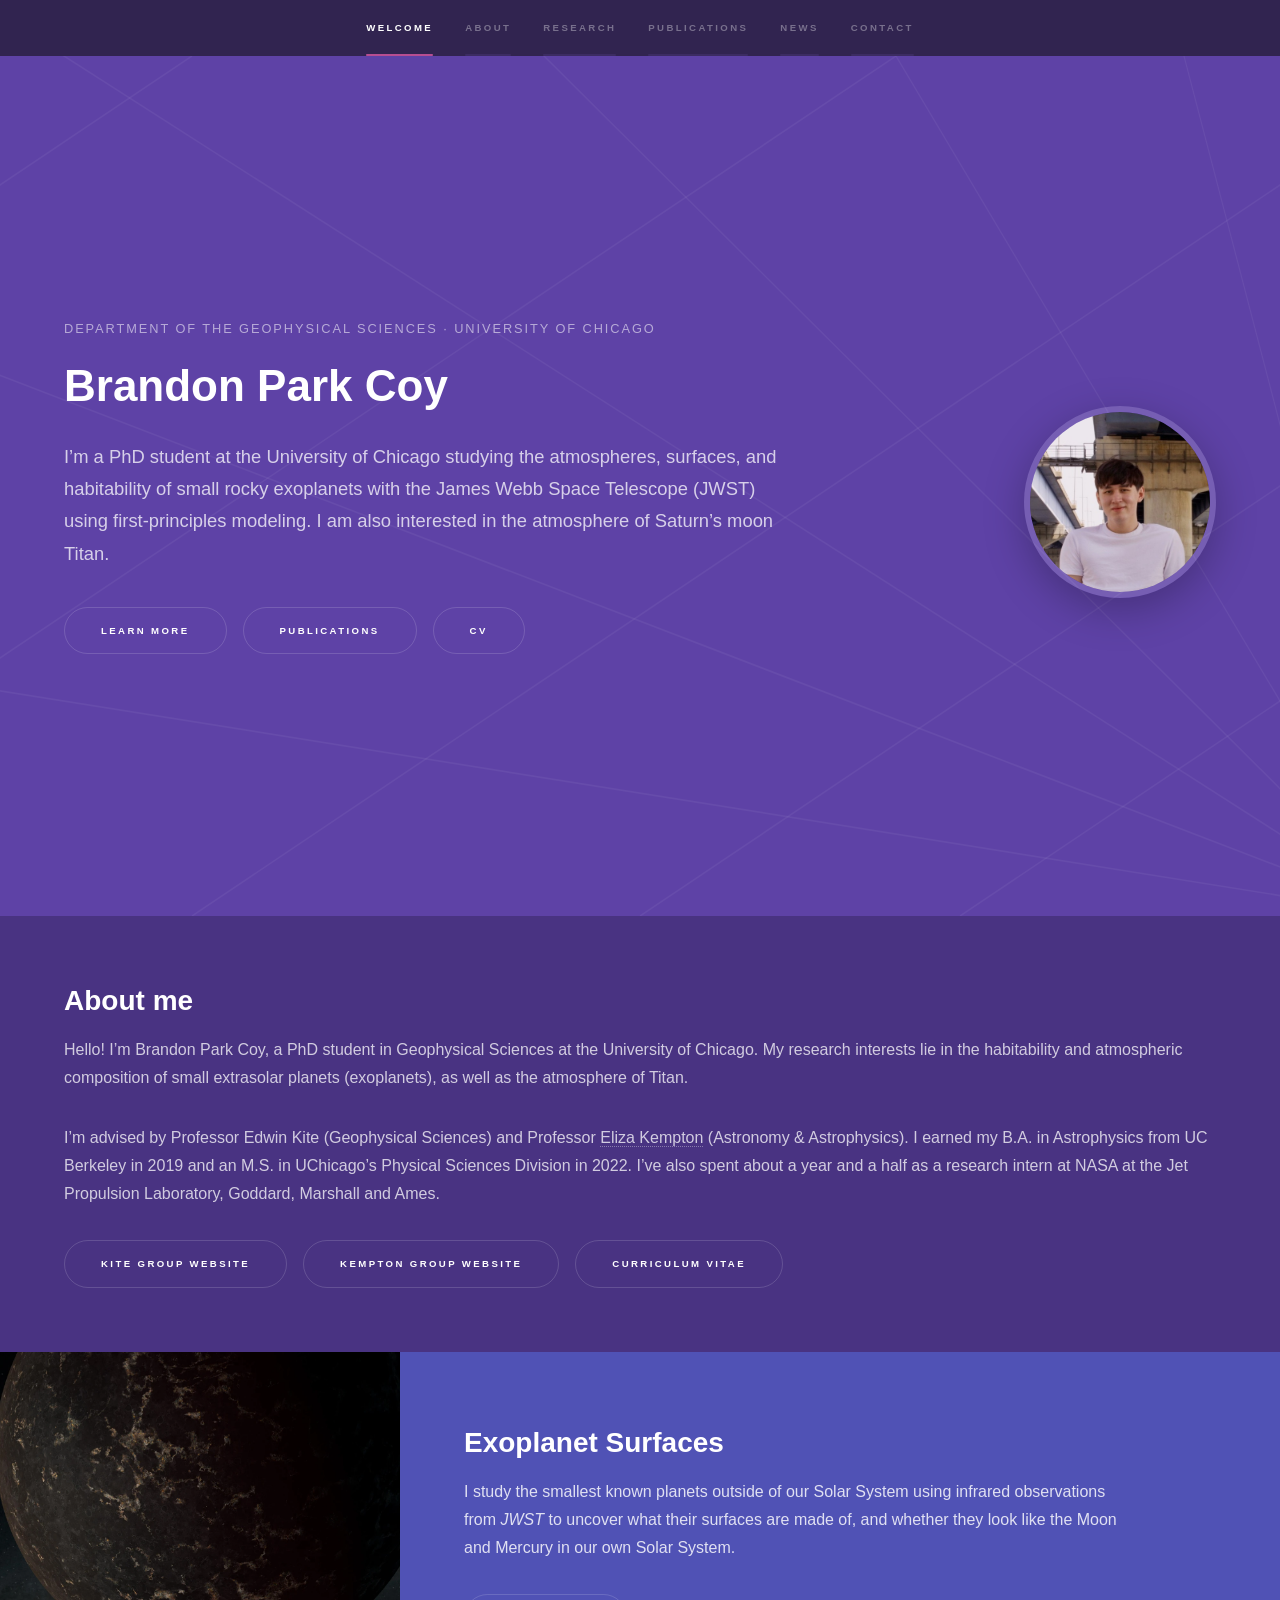
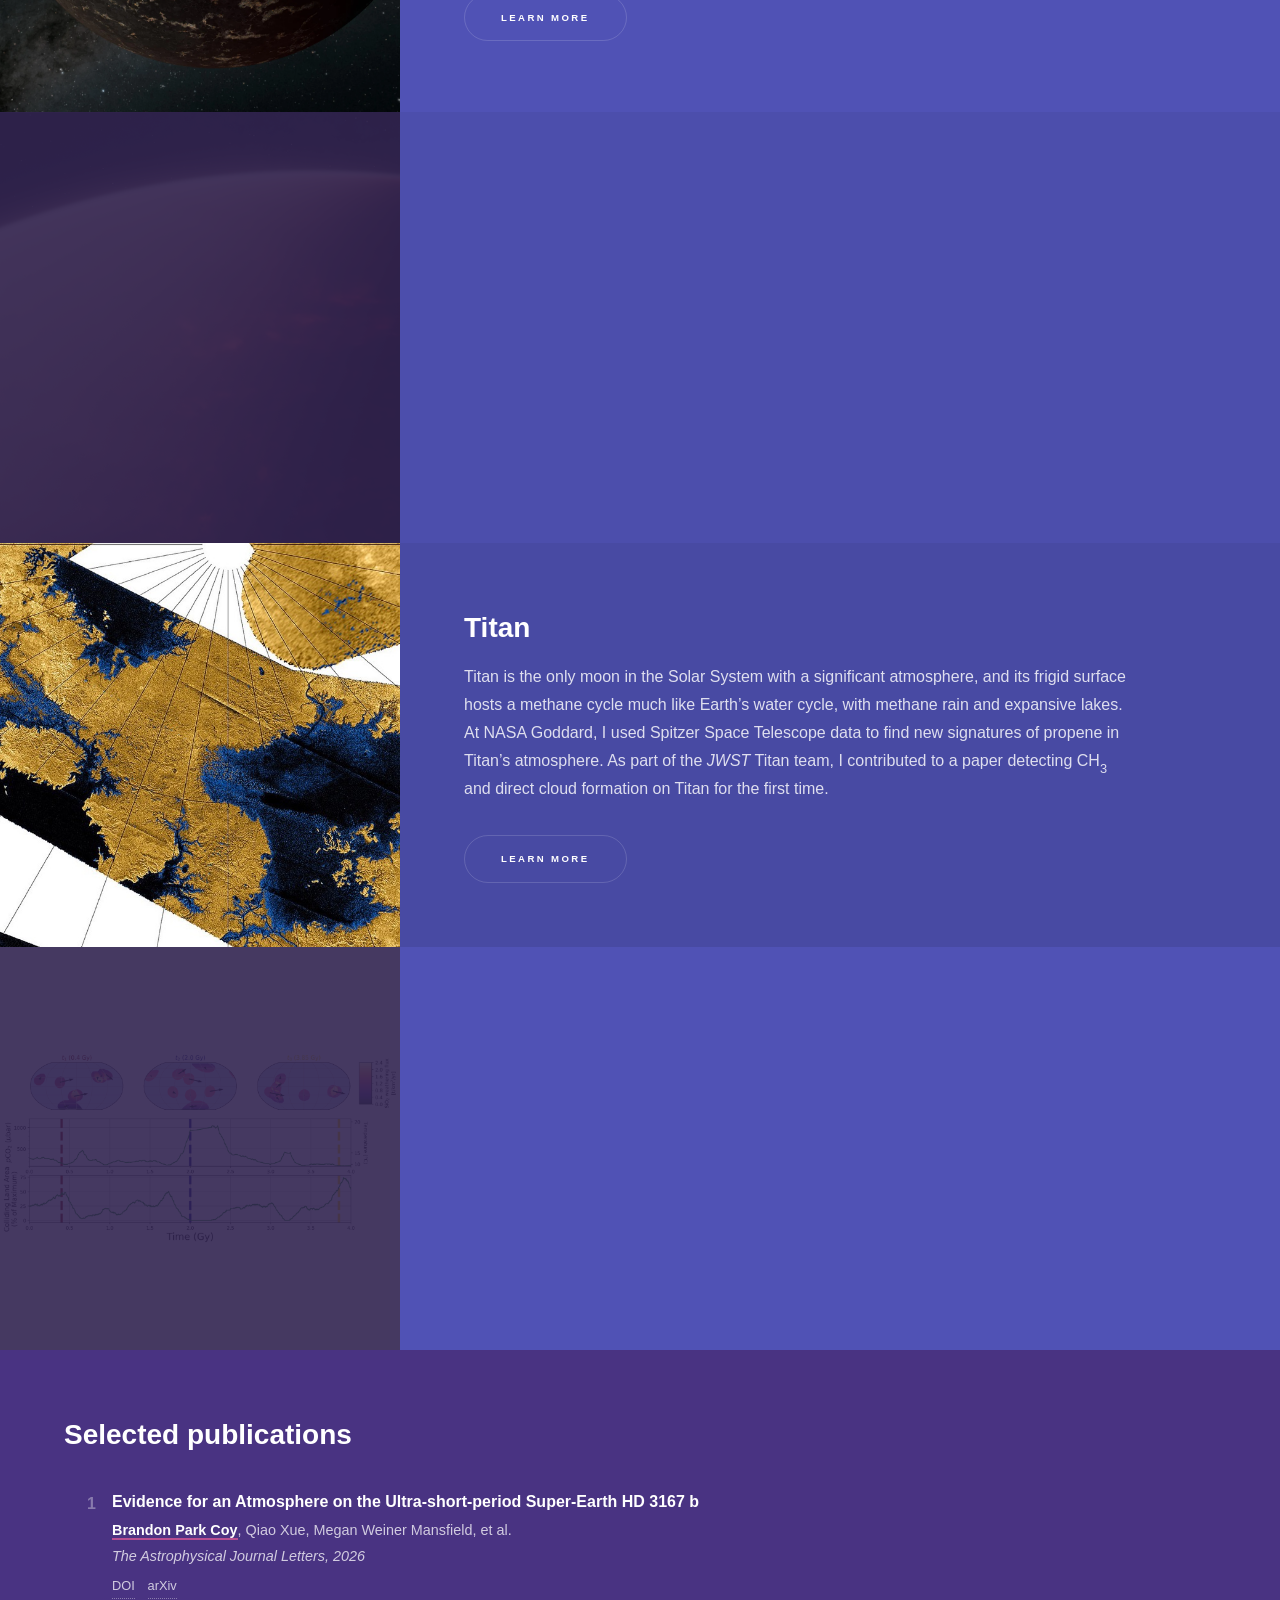
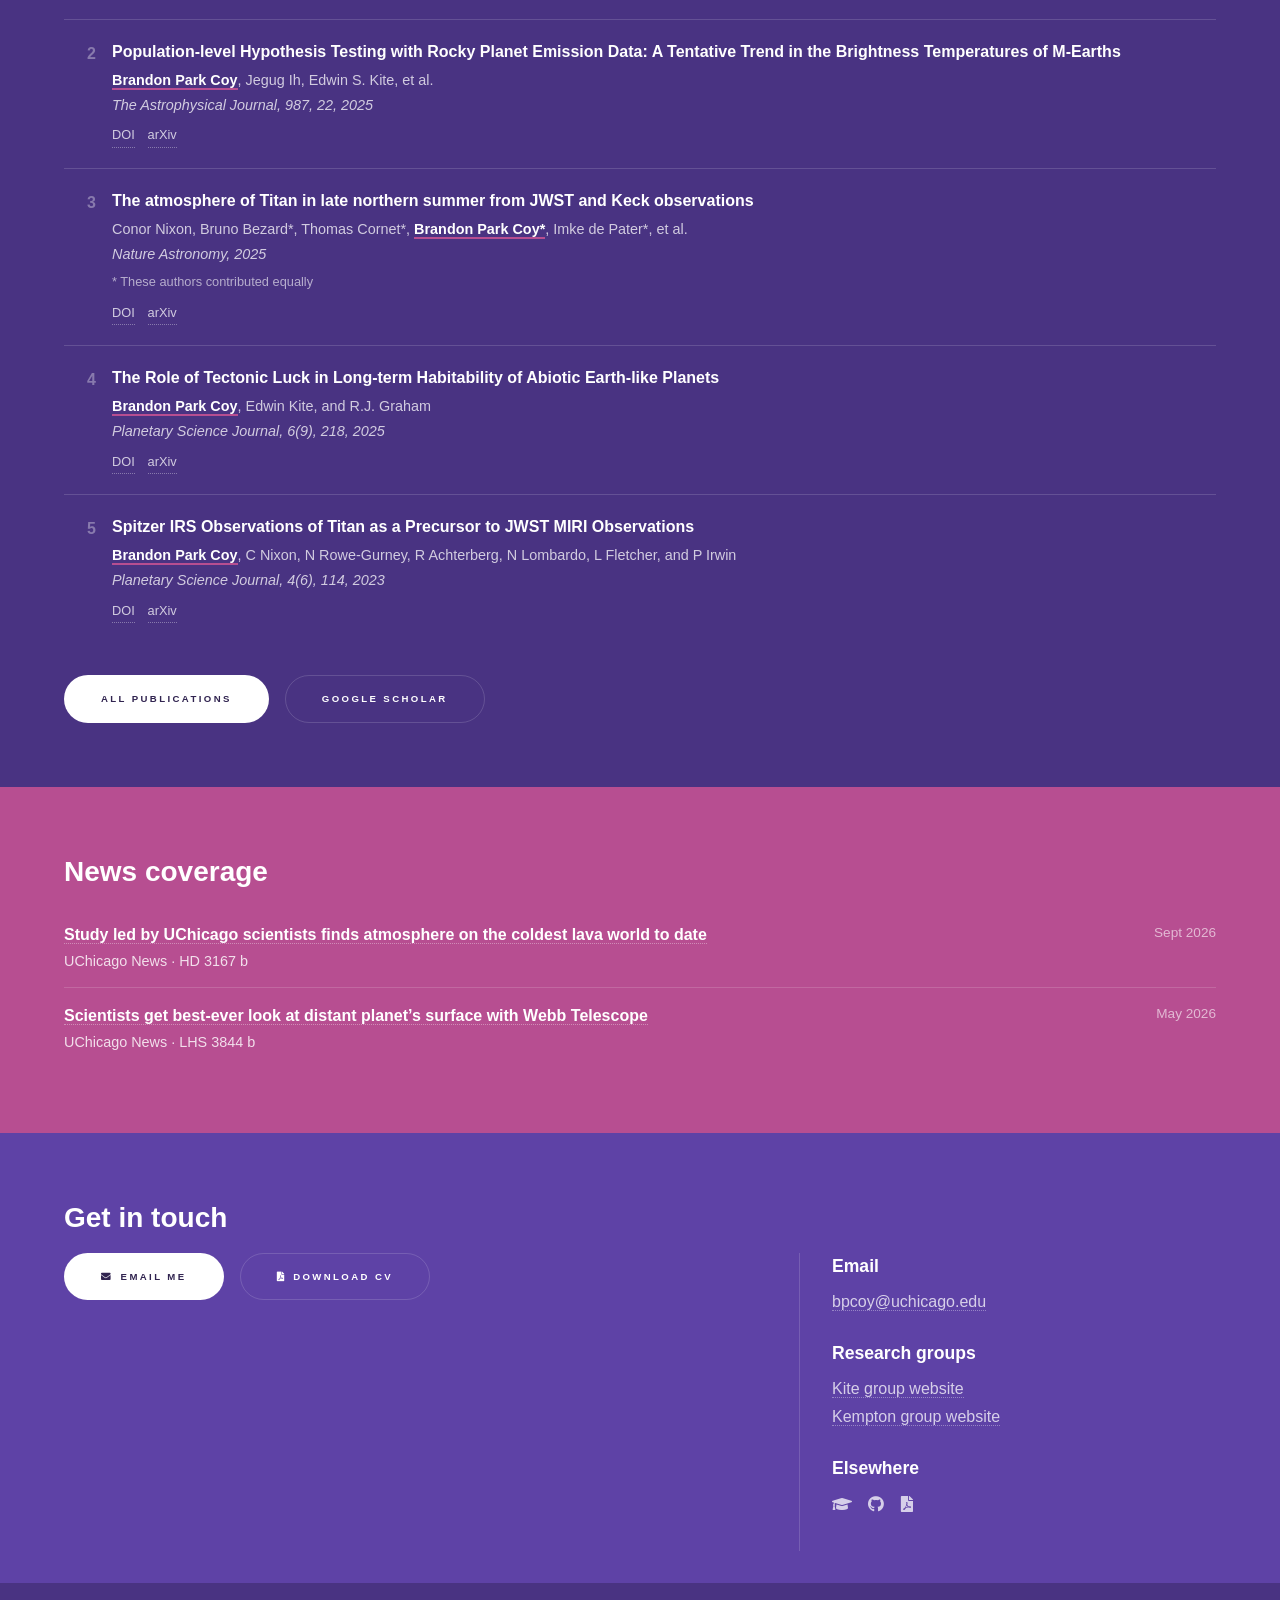
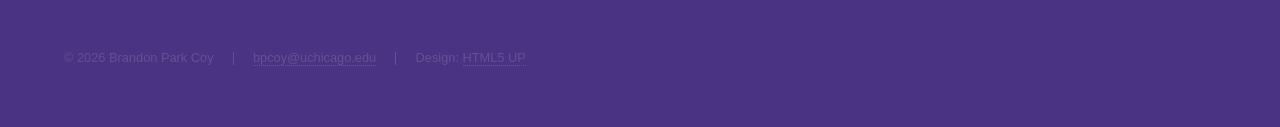
==== commit bbbeb2fb: "Add news coverage section" ====
--- a/index.html
+++ b/index.html
@@ -69,6 +69,7 @@
 							<li><a href="#about">About</a></li>
 							<li><a href="#research">Research</a></li>
 							<li><a href="#publications">Publications</a></li>
+							<li><a href="#news">News</a></li>
 							<li><a href="#contact">Contact</a></li>
 						</ul>
 					</nav>
@@ -205,6 +206,17 @@
 							<ul class="actions">
 								<li><a href="publications.html" class="button primary">All publications</a></li>
 								<li><a href="https://scholar.google.com/citations?user=i9PdovgAAAAJ&amp;hl=en" class="button" target="_blank" rel="noopener">Google Scholar</a></li>
+							</ul>
+						</div>
+					</section>
+
+				<!-- News coverage -->
+					<section id="news" class="wrapper style3 fade-up">
+						<div class="inner">
+							<h2>News coverage</h2>
+							<ul class="cv-list">
+								<li><div class="cv-what"><strong><a href="https://news.uchicago.edu/story/study-led-uchicago-scientists-finds-atmosphere-coldest-lava-world-date" target="_blank" rel="noopener">Study led by UChicago scientists finds atmosphere on the coldest lava world to date</a></strong><span class="cv-detail">UChicago News &middot; HD 3167 b</span></div><span class="cv-when">Sept 2026</span></li>
+								<li><div class="cv-what"><strong><a href="https://news.uchicago.edu/story/scientists-get-best-ever-look-distant-planets-surface-webb-telescope" target="_blank" rel="noopener">Scientists get best-ever look at distant planet’s surface with Webb Telescope</a></strong><span class="cv-detail">UChicago News &middot; LHS 3844 b</span></div><span class="cv-when">May 2026</span></li>
 							</ul>
 						</div>
 					</section>
